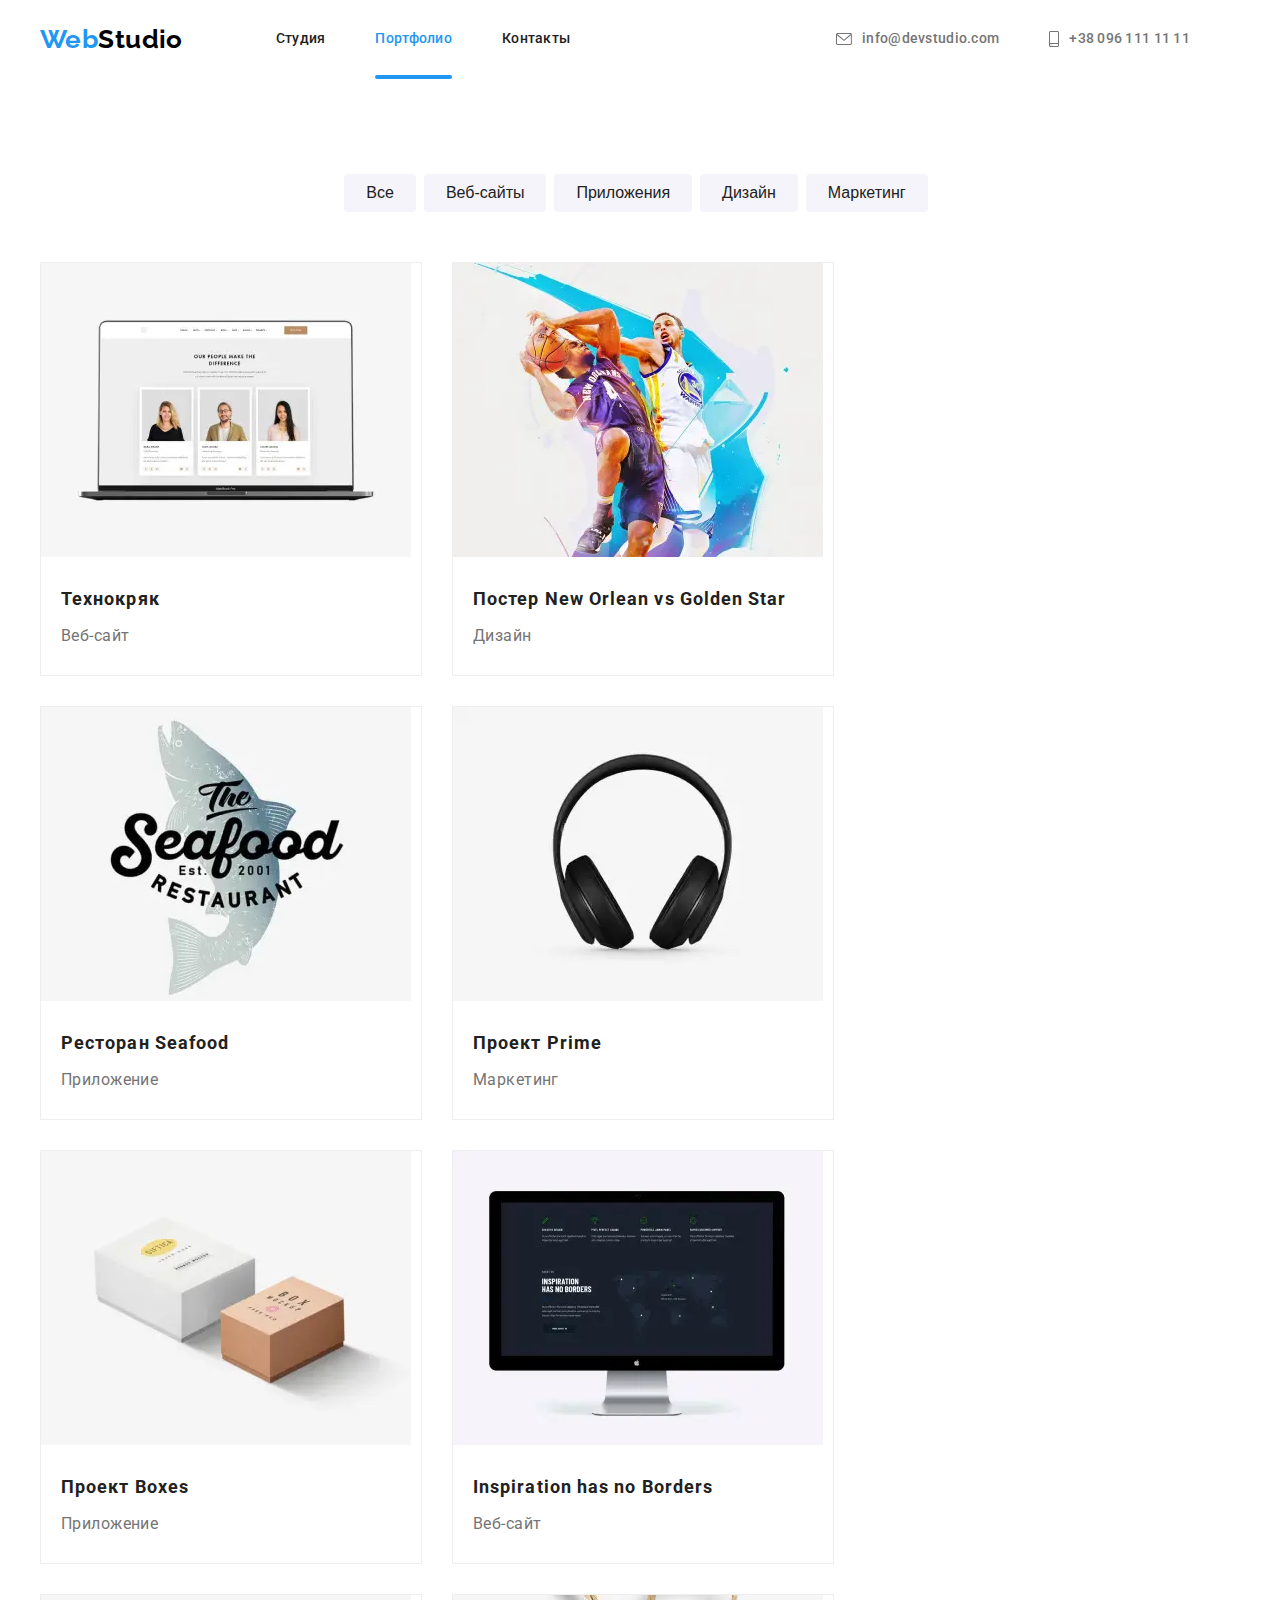
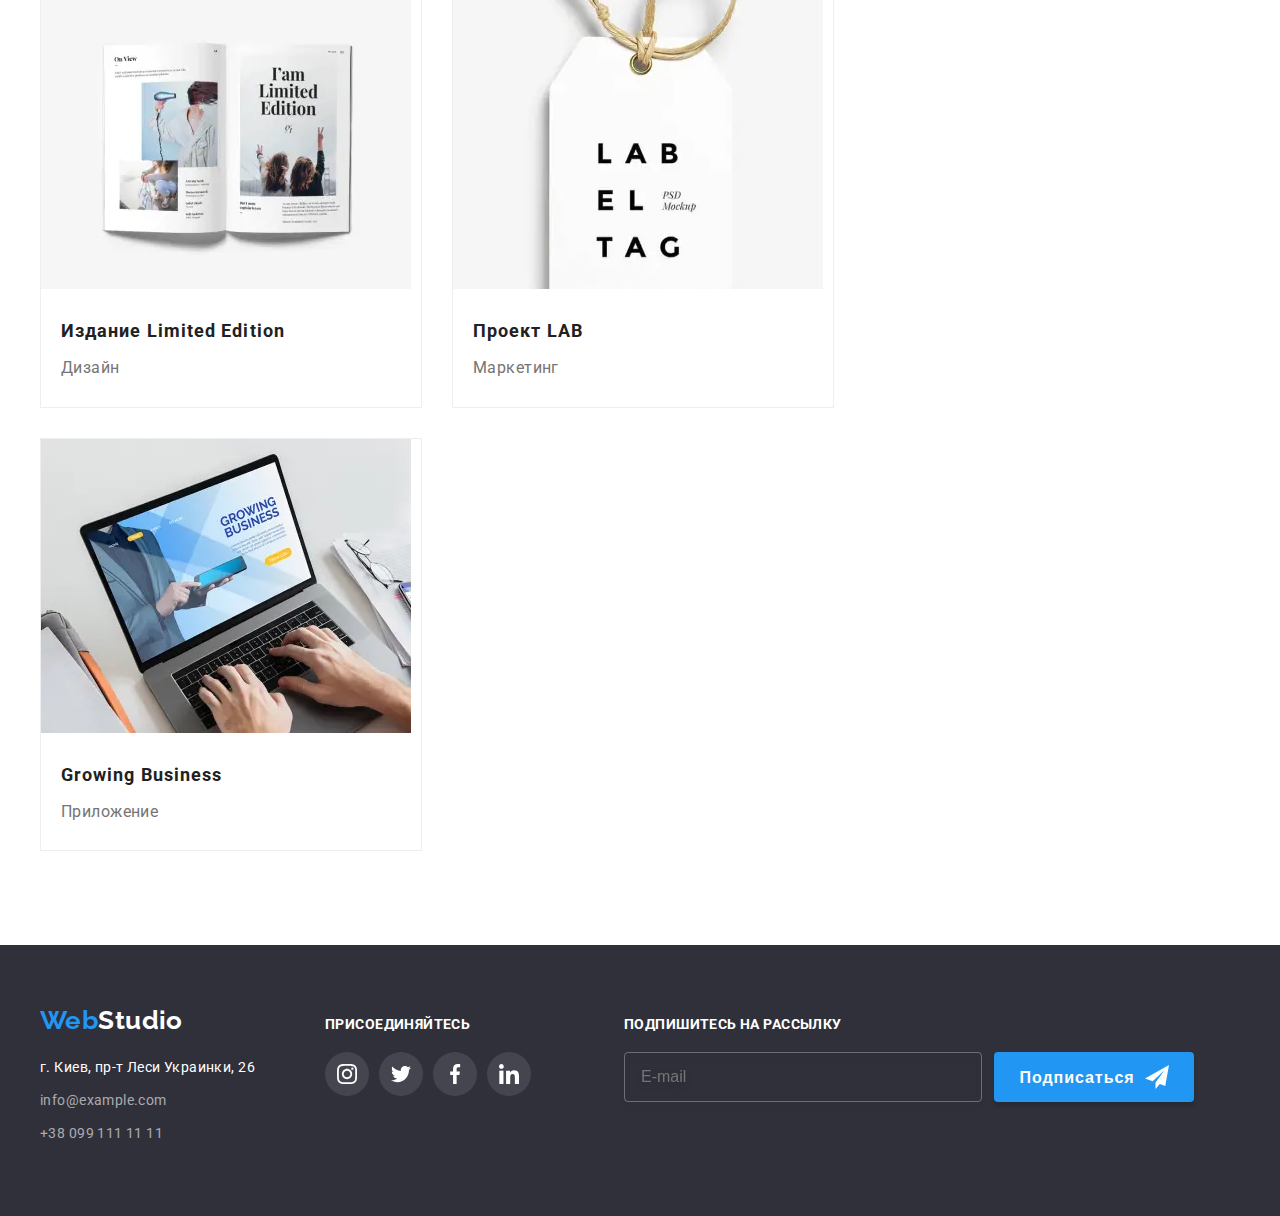
==== portfolio.html @ 41f41210 "clone from template" ====
<!DOCTYPE html>
<html lang="ru">

<head>
    <meta charset="UTF-8">
    <meta http-equiv="X-UA-Compatible" content="IE=edge">
    <meta name="viewport" content="width=device-width, initial-scale=1.0">
    <title>Document</title>
    <link rel="preconnect" href="https://fonts.gstatic.com">
    <link href="https://fonts.googleapis.com/css2?family=Raleway:wght@700&family=Roboto:wght@400;500;700;900&display=swap" rel="stylesheet">
    <link rel="stylesheet" href="https://cdnjs.cloudflare.com/ajax/libs/modern-normalize/1.0.0/modern-normalize.min.css"
        integrity="sha512-ISS7cAi1PEhQ8jnbJpJZMd29NlhNj4AWYyLOSp2CE/CsHxTCu+r+t0D2yoJudVrd0/8fTVPUVDzY5Tvli75u/g=="
        crossorigin="anonymous" />
    <link rel="stylesheet" href="./css/main.min.css">
</head>

<body>
    <!--HEADER-->
    <header class="head">
        <div class="container head__container">
            <nav class="head__nav">
                <a class="logo logo_head link" href="./index.html"><span class="logo_left">Web</span>Studio</a>
                <ul class="menu list">
                    <li class="menu__item">
                        <a class="menu__link link" href="./index.html">Студия</a>
                    </li>
                    <li class="menu__item">
                        <a class="menu__link link current" href="./portfolio.html">Портфолио</a>
                    </li>
                    <li class="menu__item">
                        <a class="menu__link link" href="">Контакты</a>
                    </li>
                </ul>
            </nav>
            <button type="button" class="head__mob-menu-btn" data-menu-button>
                <svg class="head__mob-menu-icon">
                    <use href="./images/sprite.svg#burger-icon"></use>
                </svg>
            </button>
            <ul class="menu-contact list">
                <li class="menu-contact__item">
                    <a class="menu-contact__link mail link" href="mailto:info@devstudio.com">
                        <svg class="menu-contact__icon_mail">
                            <use href="./images/sprite.svg#icon-envelope"></use>
                        </svg>
                        info@devstudio.com</a>
                </li>
                <li class="menu-contact__item">
                    <a class="menu-contact__link tel link" href="tel:+380961111111">
                        <svg class="menu-contact__icon_tel">
                            <use href="./images/sprite.svg#icon-smartphone"></use>
                        </svg>
                        +38 096 111 11 11</a>
                </li>
            </ul>
        </div>
        <div class="mob-menu" data-menu>
            <div class="mob-menu__container container">
                <button class="mob-menu__close-btn" data-menu-close>
                    <svg class="mob-menu__close-btn-icon" width="19" height="19">
                        <use href="./images/sprite.svg#icon-Vector"></use>
                    </svg>
                </button>
                <div class="mob-menu__list-container">
                    <div class="mob-menu__nav-container">
                        <ul class="mob-menu__nav list">
                            <li class="mob-menu__item"><a href="./index.html" class="mob-menu__link link">Студия</a>
                            </li>
                            <li class="mob-menu__item"><a href="./portfolio.html" class="mob-menu__link link current">Портфолио</a></li>
                            <li class="mob-menu__item"><a href="" class="mob-menu__link link">Контакты</a></li>
                        </ul>
                    </div>
                    <div class="mob-menu__contact-container">
                        <ul class="mob-menu__contact list">
                            <li class="mob-menu__contact-item"><a href="tel:+380961111111"
                                    class="mob-menu__contact-link tel-link link">
                                    +38 096 111 11 11</a></li>
                            <li class="mob-menu__contact-item"><a href="mailto:info@devstudio.com"
                                    class="mob-menu__contact-link mail-link link">
                                    info@devstudio.com</a></li>
                        </ul>
                        <ul class="mob-menu__social list">
                            <li class="mob-menu__social-item"><a href="" class="mob-menu__social-link link">Instagram</a></li>
                            <li class="mob-menu__social-item"><a href="" class="mob-menu__social-link link">Twitter</a></li>
                            <li class="mob-menu__social-item"><a href="" class="mob-menu__social-link link">Facebook</a></li>
                            <li class="mob-menu__social-item"><a href="" class="mob-menu__social-link link">LinkedIn</a></li>
                        </ul>
                    </div>
                </div>
        
            </div>
        </div>
    </header>
    <!--HERO PORTFOLIO-->
     <section class="portfolio-section section">
         <div class="container">
        <h1 class="visually-hidden">Навигационное меню</h1>
        <ul class="portfolio-menu list">
            <li class="portfolio-menu__item">
                <button class="modal-btn-portfolio" type="button">Все</button>
            </li>
            <li class="portfolio-menu__item">
                <button class="modal-btn-portfolio" type="button">Веб-сайты</button>
            </li>
            <li class="portfolio-menu__item">
                <button class="modal-btn-portfolio" type="button">Приложения</button>
            </li>
            <li class="portfolio-menu__item">
                <button class="modal-btn-portfolio" type="button">Дизайн</button>
            </li>
            <li class="portfolio-menu__item">
                <button class="modal-btn-portfolio" type="button">Маркетинг</button>
            </li>
        </ul>
    <!--WORK EXAMPLES-->
        <h2 class="visually-hidden">Примеры работ</h2>
        <ul class="example-list list">
            <li class="example-menu-item">
                <a href="" class="example-menu-item-link link">
                    <div class="example-list-img-wrapper">
                        <picture class="picture">
                            <source srcset='./images/portfolio/techcrack-desk.webp 1x, ./images/portfolio/techcrack-desk@2x.webp 2x'
                                media="(min-width: 1200px)" type="image/webp">
                            <source srcset='./images/portfolio/techcrack-desk.jpg 1x, ./images/portfolio/techcrack-desk@2x.jpg 2x'
                                media="(min-width: 1200px)">
                        
                            <source srcset='./images/portfolio/techcrack-tabl.webp 1x, ./images/portfolio/techcrack-tabl@2x.webp 2x'
                                media="(min-width: 768px)" type="image/webp">
                            <source srcset='./images/portfolio/techcrack-tabl.jpg 1x, ./images/portfolio/techcrack-tabl@2x.jpg 2x'
                                media="(min-width: 768px)">
                        
                            <source srcset='./images/portfolio/techcrack-mob.webp 1x, ./images/portfolio/techcrack-mob@2x.webp 2x'
                                media="(max-width: 767px)" type="image/webp">
                            <source srcset='./images/portfolio/techcrack-mob.jpg 1x, ./images/portfolio/techcrack-mob@2x.jpg 2x'
                                media="(max-width: 767px)">
                            <img class="example-menu-img" src="./images/portfolio/techcrack-mob.jpg" alt="Технокряк">
                        </picture>
                    <p class="overlay">Технокряк это современная площадка распространения коронавируса. Компании используют эту платформу для цифрового
                шпионажа и атак на защищённые сервера конкурентов.</p></div>
                <div class="border-example-menu"><h2 class="example-menu-title">Технокряк</h2>
                <p class="example-menu-description">Веб-сайт</p></div></a>
            </li>
            <li class="example-menu-item">
                <a href="" class="example-menu-item-link link">
                    <div class="example-list-img-wrapper">
                        <picture class="picture">
                            <source srcset='./images/portfolio/orlean-desk.webp 1x, ./images/portfolio/orlean-desk@2x.webp 2x'
                                media="(min-width: 1200px)" type="image/webp">
                            <source srcset='./images/portfolio/orlean-desk.jpg 1x, ./images/portfolio/orlean-desk@2x.jpg 2x'
                                media="(min-width: 1200px)">
                        
                            <source srcset='./images/portfolio/orlean-tabl.webp 1x, ./images/portfolio/orlean-tabl@2x.webp 2x'
                                media="(min-width: 768px)" type="image/webp">
                            <source srcset='./images/portfolio/orlean-tabl.jpg 1x, ./images/portfolio/orlean-tabl@2x.jpg 2x'
                                media="(min-width: 768px)">
                        
                            <source srcset='./images/portfolio/orlean-mob.webp 1x, ./images/portfolio/orlean-mob@2x.webp 2x'
                                media="(max-width: 767px)" type="image/webp">
                            <source srcset='./images/portfolio/orlean-mob.jpg 1x, ./images/portfolio/orlean-mob@2x.jpg 2x'
                                media="(max-width: 767px)">
                            <img class="example-menu-img" src="./images/portfolio/orlean-mob.jpg" alt="Постер New Orlean vs Golden Star">
                        </picture>
                        <p class="overlay">Технокряк это современная площадка распространения коронавируса. Компании используют эту платформу для цифрового
                шпионажа и атак на защищённые сервера конкурентов.</p>
                    </div>
                <div class="border-example-menu"><h2 class="example-menu-title">Постер New Orlean vs Golden Star</h2>
                <p class="example-menu-description">Дизайн</p></div></a>
            </li>
            <li class="example-menu-item">
                <a href="" class="example-menu-item-link link">
                    <div class="example-list-img-wrapper">
                        <picture class="picture">
                            <source srcset='./images/portfolio/seafood-desk.webp 1x, ./images/portfolio/seafood-desk@2x.webp 2x'
                                media="(min-width: 1200px)" type="image/webp">
                            <source srcset='./images/portfolio/seafood-desk.jpg 1x, ./images/portfolio/seafood-desk@2x.jpg 2x'
                                media="(min-width: 1200px)">
                        
                            <source srcset='./images/portfolio/seafood-tabl.webp 1x, ./images/portfolio/seafood-tabl@2x.webp 2x'
                                media="(min-width: 768px)" type="image/webp">
                            <source srcset='./images/portfolio/seafood-tabl.jpg 1x, ./images/portfolio/seafood-tabl@2x.jpg 2x'
                                media="(min-width: 768px)">
                        
                            <source srcset='./images/portfolio/seafood-mob.webp 1x, ./images/portfolio/seafood-mob@2x.webp 2x'
                                media="(max-width: 767px)" type="image/webp">
                            <source srcset='./images/portfolio/seafood-mob.jpg 1x, ./images/portfolio/seafood-mob@2x.jpg 2x'
                                media="(max-width: 767px)">
                            <img class="example-menu-img" src="./images/portfolio/seafood-mob.jpg" alt="Ресторан Seafood">
                        </picture>
                        <p class="overlay">Технокряк это современная площадка распространения коронавируса. Компании используют эту платформу для цифрового
                шпионажа и атак на защищённые сервера конкурентов.</p>
                    </div>
                <div class="border-example-menu"><h2 class="example-menu-title">Ресторан Seafood</h2>
                <p class="example-menu-description">Приложение</p></div></a>
            </li>
            <li class="example-menu-item">
                <a href="" class="example-menu-item-link link">
                    <div class="example-list-img-wrapper">
                        <picture class="picture">
                            <source srcset='./images/portfolio/prime-desk.webp 1x, ./images/portfolio/prime-desk@2x.webp 2x'
                                media="(min-width: 1200px)" type="image/webp">
                            <source srcset='./images/portfolio/prime-desk.jpg 1x, ./images/portfolio/prime-desk@2x.jpg 2x'
                                media="(min-width: 1200px)">
                        
                            <source srcset='./images/portfolio/prime-tabl.webp 1x, ./images/portfolio/prime-tabl@2x.webp 2x'
                                media="(min-width: 768px)" type="image/webp">
                            <source srcset='./images/portfolio/prime-tabl.jpg 1x, ./images/portfolio/prime-tabl@2x.jpg 2x'
                                media="(min-width: 768px)">
                        
                            <source srcset='./images/portfolio/prime-mob.webp 1x, ./images/portfolio/prime-mob@2x.webp 2x'
                                media="(max-width: 767px)" type="image/webp">
                            <source srcset='./images/portfolio/prime-mob.jpg 1x, ./images/portfolio/prime-mob@2x.jpg 2x'
                                media="(max-width: 767px)">
                            <img class="example-menu-img" src="./images/portfolio/prime-mob.jpg" alt="Проект Prime">
                        </picture>
                        <p class="overlay">Технокряк это современная площадка распространения коронавируса. Компании используют эту платформу для цифрового
                шпионажа и атак на защищённые сервера конкурентов.</p>
                    </div>
                <div class="border-example-menu"><h2 class="example-menu-title">Проект Prime</h2>
                <p class="example-menu-description">Маркетинг</p></div></a>
            </li>
            <li class="example-menu-item">
                <a href="" class="example-menu-item-link link">
                    <div class="example-list-img-wrapper">
                        <picture class="picture">
                            <source srcset='./images/portfolio/boxes-desk.webp 1x, ./images/portfolio/boxes-desk@2x.webp 2x'
                                media="(min-width: 1200px)" type="image/webp">
                            <source srcset='./images/portfolio/boxes-desk.jpg 1x, ./images/portfolio/boxes-desk@2x.jpg 2x'
                                media="(min-width: 1200px)">
                        
                            <source srcset='./images/portfolio/boxes-tabl.webp 1x, ./images/portfolio/boxes-tabl@2x.webp 2x'
                                media="(min-width: 768px)" type="image/webp">
                            <source srcset='./images/portfolio/boxes-tabl.jpg 1x, ./images/portfolio/boxes-tabl@2x.jpg 2x'
                                media="(min-width: 768px)">
                        
                            <source srcset='./images/portfolio/boxes-mob.webp 1x, ./images/portfolio/boxes-mob@2x.webp 2x'
                                media="(max-width: 767px)" type="image/webp">
                            <source srcset='./images/portfolio/boxes-mob.jpg 1x, ./images/portfolio/boxes-mob@2x.jpg 2x'
                                media="(max-width: 767px)">
                            <img class="example-menu-img" src="./images/portfolio/boxes-mob.jpg" alt="Проект Boxes">
                        </picture>
                        <p class="overlay">Технокряк это современная площадка распространения коронавируса. Компании используют эту платформу для цифрового
                шпионажа и атак на защищённые сервера конкурентов.</p>
                    </div>
                <div class="border-example-menu"><h2 class="example-menu-title">Проект Boxes</h2>
                <p class="example-menu-description">Приложение</p></div></a>
            </li>
            <li class="example-menu-item">
                <a href="" class="example-menu-item-link link">
                    <div class="example-list-img-wrapper">
                        <picture class="picture">
                            <source srcset='./images/portfolio/inspiration-desk.webp 1x, ./images/portfolio/inspiration-desk@2x.webp 2x'
                                media="(min-width: 1200px)" type="image/webp">
                            <source srcset='./images/portfolio/inspiration-desk.jpg 1x, ./images/portfolio/inspiration-desk@2x.jpg 2x'
                                media="(min-width: 1200px)">
                        
                            <source srcset='./images/portfolio/inspiration-tabl.webp 1x, ./images/portfolio/inspiration-tabl@2x.webp 2x'
                                media="(min-width: 768px)" type="image/webp">
                            <source srcset='./images/portfolio/inspiration-tabl.jpg 1x, ./images/portfolio/inspiration-tabl@2x.jpg 2x'
                                media="(min-width: 768px)">
                        
                            <source srcset='./images/portfolio/inspiration-mob.webp 1x, ./images/portfolio/inspiration-mob@2x.webp 2x'
                                media="(max-width: 767px)" type="image/webp">
                            <source srcset='./images/portfolio/inspiration-mob.jpg 1x, ./images/portfolio/inspiration-mob@2x.jpg 2x'
                                media="(max-width: 767px)">
                            <img class="example-menu-img" src="./images/portfolio/inspiration-mob.jpg" alt="Inspiration has no Borders">
                        </picture>
                        <p class="overlay">Технокряк это современная площадка распространения коронавируса. Компании используют эту платформу для цифрового
                шпионажа и атак на защищённые сервера конкурентов.</p>
                    </div>
                <div class="border-example-menu"><h2 class="example-menu-title" lang="en">Inspiration has no Borders</h2>
                <p class="example-menu-description">Веб-сайт</p></div></a>
            </li>
            <li class="example-menu-item">
                <a href="" class="example-menu-item-link link">
                    <div class="example-list-img-wrapper">
                        <picture class="picture">
                            <source srcset='./images/portfolio/limited-desk.webp 1x, ./images/portfolio/limited-desk@2x.webp 2x'
                                media="(min-width: 1200px)" type="image/webp">
                            <source srcset='./images/portfolio/limited-desk.jpg 1x, ./images/portfolio/limited-desk@2x.jpg 2x'
                                media="(min-width: 1200px)">
                        
                            <source srcset='./images/portfolio/limited-tabl.webp 1x, ./images/portfolio/limited-tabl@2x.webp 2x'
                                media="(min-width: 768px)" type="image/webp">
                            <source srcset='./images/portfolio/limited-tabl.jpg 1x, ./images/portfolio/limited-tabl@2x.jpg 2x'
                                media="(min-width: 768px)">
                        
                            <source srcset='./images/portfolio/limited-mob.webp 1x, ./images/portfolio/limited-mob@2x.webp 2x'
                                media="(max-width: 767px)" type="image/webp">
                            <source srcset='./images/portfolio/limited-mob.jpg 1x, ./images/portfolio/limited-mob@2x.jpg 2x'
                                media="(max-width: 767px)">
                            <img class="example-menu-img" src="./images/portfolio/limited-mob.jpg" alt="Издание Limited Edition">
                        </picture>
                        <p class="overlay">Технокряк это современная площадка распространения коронавируса. Компании используют эту платформу для цифрового
                шпионажа и атак на защищённые сервера конкурентов.</p>
                    </div>
                <div class="border-example-menu"><h2 class="example-menu-title">Издание Limited Edition</h2>
                <p class="example-menu-description">Дизайн</p></div></a>
            </li>
            <li class="example-menu-item">
                <a href="" class="example-menu-item-link link">
                    <div class="example-list-img-wrapper">
                        <picture class="picture">
                            <source srcset='./images/portfolio/lab-desk.webp 1x, ./images/portfolio/lab-desk@2x.webp 2x'
                                media="(min-width: 1200px)" type="image/webp">
                            <source srcset='./images/portfolio/lab-desk.jpg 1x, ./images/portfolio/lab-desk@2x.jpg 2x'
                                media="(min-width: 1200px)">
                        
                            <source srcset='./images/portfolio/lab-tabl.webp 1x, ./images/portfolio/lab-tabl@2x.webp 2x'
                                media="(min-width: 768px)" type="image/webp">
                            <source srcset='./images/portfolio/lab-tabl.jpg 1x, ./images/portfolio/lab-tabl@2x.jpg 2x'
                                media="(min-width: 768px)">
                        
                            <source srcset='./images/portfolio/lab-mob.webp 1x, ./images/portfolio/lab-mob@2x.webp 2x'
                                media="(max-width: 767px)" type="image/webp">
                            <source srcset='./images/portfolio/lab-mob.jpg 1x, ./images/portfolio/lab-mob@2x.jpg 2x'
                                media="(max-width: 767px)">
                            <img class="example-menu-img" src="./images/portfolio/lab-mob.jpg" alt="Проект LAB">
                        </picture>
                        <p class="overlay">Технокряк это современная площадка распространения коронавируса. Компании используют эту платформу для цифрового
                шпионажа и атак на защищённые сервера конкурентов.</p>
                    </div>
                <div class="border-example-menu"><h2 class="example-menu-title">Проект LAB</h2>
                <p class="example-menu-description">Маркетинг</p></div></a>
            </li>
            <li class="example-menu-item">
                <a href="" class="example-menu-item-link link">
                    <div class="example-list-img-wrapper">
                        <picture class="picture">
                            <source srcset='./images/portfolio/business-desk.webp 1x, ./images/portfolio/business-desk@2x.webp 2x'
                                media="(min-width: 1200px)" type="image/webp">
                            <source srcset='./images/portfolio/business-desk.jpg 1x, ./images/portfolio/business-desk@2x.jpg 2x'
                                media="(min-width: 1200px)">
                        
                            <source srcset='./images/portfolio/business-tabl.webp 1x, ./images/portfolio/business-tabl@2x.webp 2x'
                                media="(min-width: 768px)" type="image/webp">
                            <source srcset='./images/portfolio/business-tabl.jpg 1x, ./images/portfolio/business-tabl@2x.jpg 2x'
                                media="(min-width: 768px)">
                        
                            <source srcset='./images/portfolio/business-mob.webp 1x, ./images/portfolio/business-mob@2x.webp 2x'
                                media="(max-width: 767px)" type="image/webp">
                            <source srcset='./images/portfolio/business-mob.jpg 1x, ./images/portfolio/business-mob@2x.jpg 2x'
                                media="(max-width: 767px)">
                            <img class="example-menu-img" src="./images/portfolio/business-mob.jpg" alt="Growing Business">
                        </picture>
                        <p class="overlay">Технокряк это современная площадка распространения коронавируса. Компании используют эту платформу для цифрового
                шпионажа и атак на защищённые сервера конкурентов.</p>
                    </div>
                <div class="border-example-menu"><h2 class="example-menu-title" lang="en">Growing Business</h2>
                <p class="example-menu-description">Приложение</p></div></a>
            </li>
        </ul>
        </div>
    </section>
    <!--FOOTER-->
    <footer class="footer">
        <div class="footer-container container">
            <div class="footer-adress-container">
                <div class="logo-container"><a class="footer-logo-link link" href="./index.html"><span
                            class="logo_left">Web</span>Studio</a></div>
                <address class="adress">
                    <ul class="adress-menu list">
                        <li class="adress-menu-item">
                            <a class="adress-menu-link-adress link" href="https://goo.gl/maps/RVVmSsRzrqhbvV9VA"
                                target="_blank" rel="noreferrer noopener">
                                г. Киев, пр-т Леси Украинки, 26</a>
                        </li>
                        <li class="adress-menu-item">
                            <a class="adress-menu-link link" href="mailto:info@example.com">
                                info@example.com</a>
                        </li>
                        <li class="adress-menu-item">
                            <a class="adress-menu-link link" href="tel:+380991111111">
                                +38 099 111 11 11</a>
                        </li>
                    </ul>
                </address>
            </div>
            <div class="footer-social-container">
                <h3 class="footer-social-title">Присоединяйтесь</h3>
                <ul class="social-list list">
                    <li class="social-list-item">
                        <a href="" class="social-list-link footer-link link" aria-label="Ссылка на Instagram">
                            <svg class="social-list-icon footer-icon">
                                <use href="./images/sprite.svg#icon-instagram"></use>
                            </svg>
                        </a>
                    </li>
                    <li class="social-list-item">
                        <a href="" class="social-list-link footer-link link" aria-label="Ссылка на Twitter">
                            <svg class="social-list-icon footer-icon">
                                <use href="./images/sprite.svg#icon-twitter"></use>
                            </svg>
                        </a>
                    </li>
                    <li class="social-list-item">
                        <a href="" class="social-list-link footer-link link" aria-label="Ссылка на Facebook">
                            <svg class="social-list-icon footer-icon">
                                <use href="./images/sprite.svg#icon-facebook"></use>
                            </svg>
                        </a>
                    </li>
                    <li class="social-list-item">
                        <a href="" class="social-list-link footer-link link" aria-label="Ссылка на Linkedin">
                            <svg class="social-list-icon footer-icon">
                                <use href="./images/sprite.svg#icon-linkedin"></use>
                            </svg>
                        </a>
                    </li>
                </ul>
            </div>
            <div class="footer-form-container">
                <h3 class="footer-modal-title">Подпишитесь на рассылку</h3>
                <div class="form-button-container">
                    <form action="#" method="GET" class="footer-form" name="footer-form" autocomplete="on" novalidate>
                        <label>
                            <input class="email-form" type="email" name="email" placeholder="E-mail" required />
                        </label>
                    </form>
                    <button class="footer-submit-btn" type="submit">Подписаться
                        <svg class="footer-btn-icon">
                            <use href="./images/sprite.svg#icon-send"></use>
                        </svg>
                    </button>
                </div>
            </div>
        </div>
    </footer>
    <script src="./js/menu.js"></script>
    </body>
    
    </html>
---- css/main.min.css ----
:root{--main-font: "Roboto", sans-serif;--secondary-font: "Raleway", sans-serif;--accent-color: #2196f3;--main-background-color: #ffffff;--main-text-color: #212121;--secondary-text-color: #757575;--nav-link-color: #000000;--footer-background-color: #2f303a;--btn-hover-color: #188ce8;--adress-link-color: rgba(255, 255, 255, 0.6);--aboutus-background-color: #f5f4fa;--alt-background-color: #c4c4c4;--overlay-hero-bg-color: rgba(47, 48, 58, 0.4);--main-icon-color: #afb1b8;--header-border: #ececec;--button-shadow: rgba(0, 0, 0, 0.15);--overlay-whatwedo-bg: rgba(47, 48, 58, 0.8);--footer-link-bg: rgba(255, 255, 255, 0.1);--modal-btn-shadow: rgba(0, 0, 0, 0.25);--border-example: #eeeeee;--overlay-prtf-bg: rgba(33, 150, 243, 0.9);--modal-bg-color: rgba(0, 0, 0, 0.2);--border-close-btn: rgba(0, 0, 0, 0.1)}.visually-hidden:not(:focus):not(:active){position:absolute;width:1px;height:1px;margin:-1px;border:0;padding:0;white-space:nowrap;clip-path:inset(100%);clip:rect(0 0 0 0);overflow:hidden}h1,h2,h3,h4,h5,h6,p{margin-top:0;margin-bottom:0}ul,ol{margin-top:0;margin-bottom:0;padding-left:0}img{display:block}.list{list-style:none}.link{text-decoration:none;color:var(--main-text-color)}body{font-family:var(--main-font);background-color:var(--main-background-color);color:var(--main-text-color);font-size:14px;letter-spacing:0.03em;margin:0 auto}.section{padding-top:60px;padding-bottom:60px}@media screen and (min-width: 1200px){.section{padding-top:94px;padding-bottom:94px}}.container{padding-left:15px;padding-right:15px}@media screen and (min-width: 480px){.container{width:480px;margin:0 auto}}@media screen and (min-width: 768px){.container{width:768px}}@media screen and (min-width: 1200px){.container{width:1200px}}@media screen and (max-width: 767px){.mob-menu{position:fixed;top:0;left:0;width:100vw;height:100vh;background-color:var(--main-background-color);overflow:auto;opacity:0;visibility:hidden;pointer-events:none;z-index:9999}.mob-menu__container{width:100%;height:100%;position:relative;padding-top:48px;padding-bottom:48px;padding-left:25px}.mob-menu__list-container{display:flex;flex-direction:column;justify-content:space-between;height:100%}.mob-menu__close-btn{position:absolute;top:10px;right:15px;width:40px;height:40px;border:none;background-color:transparent;padding:0}.mob-menu__item:not(:last-child){margin-bottom:32px}.mob-menu__link{font-family:Roboto;font-weight:500;font-size:40px;line-height:1.175;letter-spacing:0.02em}.mob-menu__link:focus,.mob-menu__link:hover{color:var(--accent-color)}.mob-menu__contact{margin-bottom:64px}.mob-menu__contact-item{font-weight:500;letter-spacing:0.02em}.mob-menu__contact-item:not(:last-child){margin-bottom:32px}.mob-menu__social{display:flex;flex-wrap:wrap}.mob-menu__social-item:not(:last-child){margin-right:20px}.mob-menu__social-link{font-weight:500;font-size:18px;line-height:1.22;letter-spacing:0.02em;color:var(--accent-color)}.mob-menu__social-link::after{content:"";width:22px;height:0;border:1px solid rgba(33,33,33,0.2);transform:rotate(90deg);margin-left:10px}.tel-link{color:var(--accent-color);font-size:34px;line-height:1.18}.mail-link{font-size:24px;line-height:1.17;color:var(--secondary-text-color)}.mob-menu.is-open{opacity:1;visibility:visible;pointer-events:auto}}@media screen and (max-width: 479px){.mob-menu__social-item{margin-bottom:30px}.tel-link{color:var(--accent-color);font-size:28px;line-height:1.18}}.section-title{font-weight:700;font-size:28px;line-height:1.17;text-align:center;margin-bottom:30px}@media screen and (min-width: 1200px){.section-title{margin-bottom:50px;font-size:36px;line-height:1.17}}.social-list-icon{width:20px;height:20px}.backdrop{position:fixed;top:0;left:0;width:100vw;height:100vh;background-color:var(--modal-bg-color);z-index:100;transition:opacity 250ms cubic-bezier(0.4, 0, 0.2, 1),visibility 250ms cubic-bezier(0.4, 0, 0.2, 1)}.is-hidden{opacity:0;visibility:hidden;pointer-events:none}.modal{position:absolute;top:50%;left:50%;transform:translate(-50%, -50%);background-color:var(--main-background-color);box-shadow:0px 1px 3px rgba(0,0,0,0.12),0px 1px 1px rgba(0,0,0,0.14),0px 2px 1px rgba(0,0,0,0.2);border-radius:4px;padding:40px}.modal-close-btn{position:absolute;top:8px;right:8px;width:30px;height:30px;border-radius:50%;background-color:transparent;border:1px solid var(--border-close-btn);cursor:pointer;padding:0}.modal-close-btn:focus,.modal-close-btn:hover{fill:var(--accent-color)}@media screen and (min-width: 480px){.modal{max-width:450px;height:609px}}@media screen and (min-width: 1200px){.modal{max-width:528px;height:581px}}.modal-submit-btn{display:flex;align-items:center;justify-content:center;height:50px;min-width:200px;font-weight:700;font-size:16px;line-height:1.87;letter-spacing:0.06em;color:var(--main-background-color);background:var(--accent-color);cursor:pointer;box-shadow:0px 4px 4px var(--button-shadow);border-radius:4px;border:none;transition:background 250ms cubic-bezier(0.4, 0, 0.2, 1);margin-left:auto;margin-right:auto;margin-top:30px}.modal-submit-btn:hover,.modal-submit-btn:focus{background:var(--btn-hover-color)}.modal-title{font-weight:700;font-size:20px;line-height:1.5;text-align:center;margin-bottom:30px}.contact-label{display:block;margin-bottom:28px;position:relative}.modal-contact-input{width:100%;height:40px;border:2px solid rgba(33,33,33,0.2);box-sizing:border-box;border-radius:4px;padding-left:42px;transition:border-color 250ms cubic-bezier(0.4, 0, 0.2, 1),fill 250ms cubic-bezier(0.4, 0, 0.2, 1)}.modal-contact-input:focus{border-color:var(--accent-color);outline:none}.modal-form-input-wrapper{position:relative;display:block}.modal-contact-icon{position:absolute;left:15px;top:50%;transform:translateY(-50%);fill:var(--main-text-color)}.modal-contact-input:focus+.modal-contact-icon{fill:var(--accent-color)}.modal-contact-comment{width:100%;height:120px;border:2px solid rgba(33,33,33,0.2);resize:none;margin-bottom:20px;padding:12px 16px;outline:none;transition:border-color 250ms cubic-bezier(0.4, 0, 0.2, 1)}.modal-contact-comment:focus{border-color:var(--accent-color)}.label-name{position:absolute;transform:translateY(-18px);font-size:12px;line-height:1.17;letter-spacing:0.01em;color:var(--secondary-text-color)}.checkbox-label{display:flex;align-items:center}.modal-checkbox{position:absolute;overflow:hidden;width:1px;height:1px;clip:rect(0 0 0 0)}.icon-check{width:16px;height:15px;border:2px solid #2f303a;border-radius:2px;margin-right:7px;transition:border-color 250ms cubic-bezier(0.4, 0, 0.2, 1)}.modal-checkbox:focus+.icon-check{border-color:var(--accent-color)}.modal-checkbox:checked+.icon-check{background-image:url("../images/icons/icon-check-on.svg");border:none}.checkbox-text{font-size:12px;line-height:1.17;color:var(--secondary-text-color)}.contract-link{color:var(--accent-color)}@media screen and (min-width: 1200px){.modal-title{line-height:1.15}.checkbox-text{font-size:14px;line-height:1.71}}.logo{font-family:var(--secondary-font);font-weight:700;font-size:26px;line-height:1.19;color:var(--nav-link-color)}.logo_left{color:var(--accent-color)}@media screen and (max-width: 768px){.head{padding-top:16px;padding-bottom:16px;background-color:var(--main-background-color);border-bottom:1px solid var(--header-border)}.head__mob-menu-btn{background-color:transparent;border:none;padding:0;line-height:0}.head__mob-menu-icon{width:40px;height:40px;fill:var(--main-text-color)}.head__container{display:flex;justify-content:space-between;align-items:center}.menu{display:none}.menu-contact{display:none}.current{color:var(--accent-color)}}@media screen and (min-width: 768px){.head__mob-menu-btn{display:none}.mob-menu{display:none}.head{padding-top:24px;padding-bottom:25px}.head__nav{display:flex;align-items:center}.menu{display:flex;align-items:center}.menu__item:not(:last-child){margin-right:50px}.logo_head{margin-right:88px}.head__container{display:flex;align-items:center}.menu-contact__icon_mail{height:12px;width:16px;margin-right:10px}.menu-contact__icon_tel{height:16px;width:10px;margin-right:10px}.menu-contact{display:flex;margin-left:auto;flex-direction:column}.menu-contact__item:not(:last-child){margin-bottom:10px}.menu__link,.menu-contact__link{position:relative;display:flex;align-items:center;font-weight:500;line-height:1.14;letter-spacing:0.02em;transition:color 250ms cubic-bezier(0.4, 0, 0.2, 1),fill 250ms cubic-bezier(0.4, 0, 0.2, 1)}.menu__link:hover,.menu__link:focus,.menu-contact__link:hover,.menu-contact__link:focus{color:var(--accent-color);fill:var(--accent-color)}.mail,.tel{color:var(--secondary-text-color);fill:var(--secondary-text-color)}.current{color:var(--accent-color)}.current::after{position:absolute;content:"";width:100%;height:4px;background-color:var(--accent-color);margin-top:89px;border-radius:2px}}@media screen and (min-width: 1200px){.logo_head{margin-right:93px}.menu-contact{flex-direction:row;align-items:center}.menu-contact__item{margin-right:50px}.menu-contact__item:not(:last-child){margin-bottom:0}.current::after{margin-top:76px}}.hero{padding-top:118px;padding-bottom:118px;margin-left:auto;margin-right:auto;background-color:var(--alt-background-color);background-image:linear-gradient(var(--overlay-hero-bg-color), var(--overlay-hero-bg-color)),url("../images/hero/bg-mob.webp"),url("../images/hero/bg-mob.jpg");background-size:cover;background-repeat:no-repeat;background-position:center}.hero__container{display:flex;flex-direction:column;align-items:center}.hero__title{margin:0 auto 30px;max-width:360px;font-weight:900;font-size:26px;text-align:center;line-height:1.62;letter-spacing:0.06em;text-transform:uppercase;color:var(--main-background-color)}.modal-btn{display:flex;align-items:center;justify-content:center;font-weight:700;font-size:16px;line-height:1.87;letter-spacing:0.06em;color:var(--main-background-color);background:var(--accent-color);cursor:pointer;box-shadow:0px 4px 4px var(--button-shadow);border-radius:4px;padding:10px 32px;border:none;transition:background 250ms cubic-bezier(0.4, 0, 0.2, 1)}.modal-btn:hover,.modal-btn:focus{background:var(--btn-hover-color)}@media (min-device-pixel-ratio: 2) and (min-width: 320px), (min-resolution: 192dpi) and (min-width: 320px), (min-resolution: 2dppx) and (min-width: 320px){.hero{background-image:linear-gradient(var(--overlay-hero-bg-color), var(--overlay-hero-bg-color)),url("../images/hero/bg-mob@2x.jpg")}}@media screen and (min-width: 481px){.hero{background-image:linear-gradient(var(--overlay-hero-bg-color), var(--overlay-hero-bg-color)),url("../images/hero/bg-tabl.jpg")}}@media (min-device-pixel-ratio: 2) and (min-width: 480px), (min-resolution: 192dpi) and (min-width: 480px), (min-resolution: 2dppx) and (min-width: 480px){.hero{background-image:linear-gradient(var(--overlay-hero-bg-color), var(--overlay-hero-bg-color)),url("../images/hero/bg-tabl@2x.jpg")}}@media screen and (min-width: 768px){.hero{background-image:linear-gradient(var(--overlay-hero-bg-color), var(--overlay-hero-bg-color)),url("../images/hero/bg-deskt.jpg")}}@media (min-device-pixel-ratio: 2) and (min-width: 768px), (min-resolution: 192dpi) and (min-width: 768px), (min-resolution: 2dppx) and (min-width: 768px){.hero{background-image:linear-gradient(var(--overlay-hero-bg-color), var(--overlay-hero-bg-color)),url("../images/hero/bg-deskt@2x.jpg")}}@media screen and (min-width: 1200px){.hero__title{max-width:696px;font-size:44px;line-height:1.36}.hero{padding-top:200px;padding-bottom:200px;max-width:1600px}}.whyus-menu__item{width:100%;height:auto}.whyus-menu__preimage{display:flex;justify-content:center;align-items:center;max-width:100%;height:120px;background-color:var(--aboutus-background-color);margin-bottom:30px}.whyus-menu__icon{width:70px}.whyus-menu__item-title{margin-bottom:10px;font-weight:700;line-height:1.14;text-transform:uppercase;text-align:center}.whyus-menu__item-description{line-height:1.71;color:var(--secondary-text-color);margin-bottom:30px}@media screen and (min-width: 480px){.whyus-menu__preimage{width:450px}.whyus-menu__item{width:450px}}@media screen and (min-width: 768px){.whyus-menu{display:flex;flex-wrap:wrap;justify-content:space-between}.whyus-menu__item{width:354px}.whyus-menu__preimage{width:354px}}@media screen and (min-width: 1200px){.whyus{padding-bottom:0}.whyus-menu{display:flex}.whyus-menu__item{width:270px}.whyus-menu__item:not(:first-child){margin-left:30px}.whyus-menu__preimage{width:270px}.whyus-menu__item-description{margin-bottom:0}.whyus-menu__item-title{text-align:left}}.whatwedo{display:none}@media screen and (min-width: 1200px){.whatwedo{display:block}}.whatwedo-menu{display:flex;flex-wrap:wrap;margin-left:-30px;margin-top:-30px}.whatwedo-menu__item{flex-basis:calc((100% - 90px) / 3);margin-left:30px;margin-top:30px}.whatwedo-menu__label{position:relative}.whatwedo-menu__overlay{position:absolute;bottom:0;left:0;width:100%;height:70px;display:flex;align-items:center;justify-content:center;font-weight:700;font-size:14px;line-height:1.14;text-transform:uppercase;color:var(--main-background-color);background-color:var(--overlay-whatwedo-bg)}.aboutus{background-color:var(--aboutus-background-color)}.aboutus-menu{display:flex;flex-wrap:wrap;margin-left:-30px;margin-top:-30px}.aboutus-menu-item{background-color:var(--main-background-color);box-shadow:0px 1px 3px rgba(0,0,0,0.12),0px 1px 1px rgba(0,0,0,0.14),0px 2px 1px rgba(0,0,0,0.2);border-radius:0px 0px 4px 4px;margin-left:30px;margin-top:30px}.aboutus-menu-img{width:100%;height:auto}.aboutus-menu-title-div{padding:30px}.aboutus-menu-title{font-weight:500;font-size:16px;line-height:1.19;text-align:center;margin-bottom:10px}.aboutus-menu-description{font-size:16px;line-height:1.19;text-align:center;color:var(--secondary-text-color);margin-bottom:16px}.social-list{display:flex;justify-content:center}.social-list-link{display:flex;justify-content:center;align-items:center;width:44px;height:44px;border-radius:50%;background-color:transparent;transition:background-color 250ms cubic-bezier(0.4, 0, 0.2, 1)}.social-list-link:hover,.social-list-link:focus{background-color:var(--accent-color)}.social-list-item:not(:last-child){margin-right:10px}.social-list-icon{fill:var(--main-icon-color);transition:fill 250ms cubic-bezier(0.4, 0, 0.2, 1)}.social-list-link:hover .social-list-icon,.social-list-link:focus .social-list-icon{fill:var(--main-background-color)}@media screen and (min-width: 768px){.aboutus-menu-item{flex-basis:calc((100% - 60px) / 2)}}@media screen and (min-width: 1200px){.aboutus-menu-item{flex-basis:calc((100% - 120px) / 4)}}.customers-list{display:flex;flex-wrap:wrap;justify-content:center;margin-left:-30px;margin-top:-30px}.customers-list__item{flex-basis:calc((100% - 60px) / 2);margin-left:30px;margin-top:30px}.customers-list__link{display:flex;justify-content:center;align-items:center;width:210px;height:92px;background-color:transparent;border:1px solid var(--main-icon-color);box-sizing:border-box;border-radius:4px;transition:border 250ms cubic-bezier(0.4, 0, 0.2, 1)}.customers-list__link:hover,.customers-list__link:focus{border:1px solid var(--accent-color)}.customers-list__icon{fill:var(--main-icon-color);transition:fill 250ms cubic-bezier(0.4, 0, 0.2, 1)}.customers-list__link:hover .customers-list__icon,.customers-list__link:focus .customers-list__icon{fill:var(--accent-color)}@media screen and (min-width: 768px){.customers-list__item{flex-basis:calc((100% - 90px) / 3)}.customers-list__link{width:226px}}@media screen and (min-width: 1200px){.customers-list__item{flex-basis:calc((100% - 180px) / 6)}.customers-list__link{width:170px}}.footer{background-color:var(--footer-background-color);padding-top:60px;padding-bottom:60px}.footer-container{display:flex;flex-direction:column;flex-wrap:wrap}.footer-adress-container{display:flex;flex-direction:column;align-items:center;margin-bottom:60px}.footer-logo-link{font-family:var(--secondary-font);font-weight:700;font-size:26px;line-height:1.19;color:var(--main-background-color)}.logo-container{margin-bottom:20px}.adress-menu{display:flex;flex-direction:column;align-items:center}.adress-menu-item:not(:last-child){margin-bottom:9px}.adress-menu-link-adress{font-style:normal;line-height:1.71;color:var(--main-background-color);transition:color 250ms cubic-bezier(0.4, 0, 0.2, 1)}.adress-menu-link-adress:hover,.adress-menu-link-adress:focus{color:var(--accent-color)}.adress-menu-link{font-style:normal;line-height:1.71;color:var(--adress-link-color);transition:color 250ms cubic-bezier(0.4, 0, 0.2, 1)}.adress-menu-link:hover,.adress-menu-link:focus{color:var(--accent-color)}.footer-social-container{margin-bottom:60px}.footer-social-title,.footer-modal-title{font-weight:700;font-size:14px;line-height:16px;text-transform:uppercase;color:var(--main-background-color);margin-bottom:20px;text-align:center}.footer-link{background-color:var(--footer-link-bg)}.footer-link:not(:last-child){margin-right:10px}.footer-form-container{display:flex;flex-direction:column;align-items:center}.footer-icon{fill:var(--main-background-color)}.footer-modal-title{margin-bottom:20px}.footer-submit-btn{display:flex;align-items:center;justify-content:center;height:50px;min-width:200px;font-weight:700;font-size:16px;line-height:1.87;letter-spacing:0.06em;color:var(--main-background-color);background:var(--accent-color);cursor:pointer;box-shadow:0px 4px 4px var(--button-shadow);border-radius:4px;border:none;transition:background 250ms cubic-bezier(0.4, 0, 0.2, 1);margin-left:0}.footer-submit-btn:hover,.footer-submit-btn:focus{background:var(--btn-hover-color)}.email-form{height:50px;font-size:16px;line-height:1.25;background-color:inherit;color:var(--main-background-color);padding-left:16px;border:1px solid rgba(255,255,255,0.3);box-sizing:border-box;filter:drop-shadow(0px 4px 4px rgba(0,0,0,0.15));border-radius:4px;transition:border-color 250ms cubic-bezier(0.4, 0, 0.2, 1);margin-bottom:20px}.email-form:focus{border-color:var(--accent-color);outline:none}.footer-btn-icon{height:24px;width:24px;margin-left:10px;fill:var(--main-background-color)}.form-button-container{display:flex;flex-direction:column;align-items:center}@media screen and (min-width: 480px){.email-form{width:450px}}@media screen and (min-width: 768px){.footer-container{flex-direction:row;justify-content:center}.footer-adress-container{margin-right:165px}}@media screen and (min-width: 1200px){.footer-container{justify-content:left;align-items:baseline}.footer-adress-container{margin-right:70px;align-items:flex-start;margin-bottom:0}.adress-menu{align-items:flex-start}.footer-social-container{margin-right:93px}.footer-social-title,.footer-modal-title{text-align:left}.email-form{width:358px}.footer-form-container{align-items:flex-start}.form-button-container{flex-direction:row;align-items:flex-start}.email-form{margin-right:12px}}.portfolio-menu{display:flex;flex-wrap:wrap;margin-bottom:25px;justify-content:flex-start}.portfolio-menu__item{margin-right:8px;margin-bottom:15px}.modal-btn-portfolio{height:38px;font-weight:500;font-size:16px;line-height:1.62;color:var(--main-text-color);background-color:var(--aboutus-background-color);cursor:pointer;border-radius:4px;padding:6px 22px;box-sizing:border-box;border:1px;transition:color 250ms cubic-bezier(0.4, 0, 0.2, 1),background-color 250ms cubic-bezier(0.4, 0, 0.2, 1),filter 250ms cubic-bezier(0.4, 0, 0.2, 1)}.modal-btn-portfolio:hover,.modal-btn-portfolio:focus{background:var(--accent-color);color:var(--main-background-color);filter:drop-shadow(0px 4px 4px var(--modal-btn-shadow))}@media screen and (min-width: 768px){.portfolio-menu{display:flex;flex-wrap:wrap;margin-bottom:30px;justify-content:center}.portfolio-menu__item{margin-right:8px;margin-bottom:0}}@media screen and (min-width: 1200px){.portfolio-menu{display:flex;flex-wrap:wrap;margin-bottom:50px;justify-content:center}}.example-list{display:flex;flex-wrap:wrap;margin-left:-30px;margin-top:-30px}.example-menu-img{max-width:100%;height:auto}.border-example-menu{padding:24px 20px;box-sizing:border-box}.example-menu-item{margin-left:30px;margin-top:30px;border:1px solid var(--border-example)}.example-list-img-wrapper{position:relative;overflow:hidden}.overlay{position:absolute;top:0;left:0;width:100%;height:100%;padding:63px 24px;color:var(--main-background-color);background-color:var(--overlay-prtf-bg);font-size:18px;line-height:1.56;overflow:auto;transform:translateY(100%);transition:transform 250ms cubic-bezier(0.4, 0, 0.2, 1)}.example-menu-item-link:focus .overlay,.example-menu-item-link:hover .overlay{transform:translateY(0)}.example-menu-title{font-weight:700;font-size:18px;line-height:2;letter-spacing:0.06em;margin-bottom:4px}.example-menu-description{font-size:16px;line-height:1.87;color:var(--secondary-text-color)}.example-menu-item-link{display:block;transition:box-shadow 250ms cubic-bezier(0.4, 0, 0.2, 1)}.example-menu-item-link:focus,.example-menu-item-link:hover{box-shadow:0px 4px 4px rgba(0,0,0,0.25)}@media screen and (min-width: 768px){.example-menu-item{flex-basis:calc((100% - 60px) / 2)}}@media screen and (min-width: 1200px){.example-menu-item{flex-basis:calc((100% - 90px) / 3)}}
/*# sourceMappingURL=main.min.css.map */
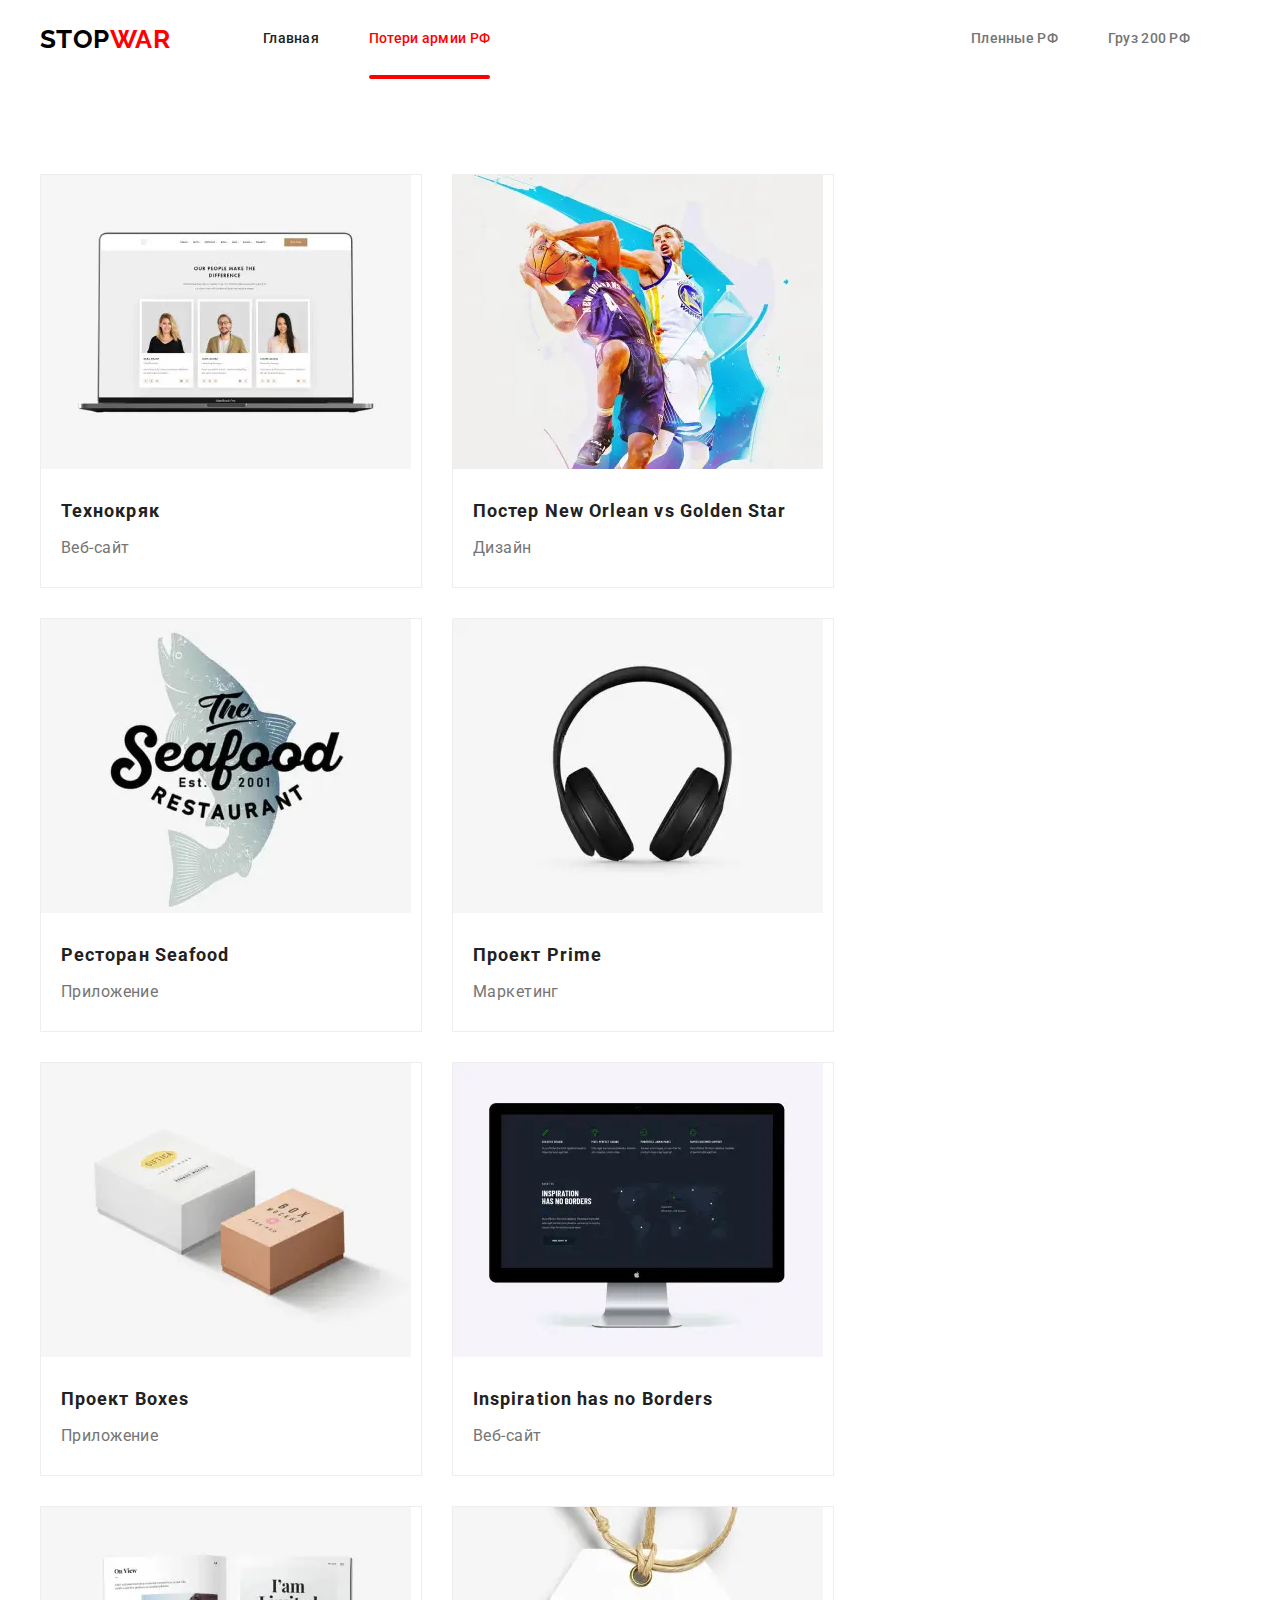
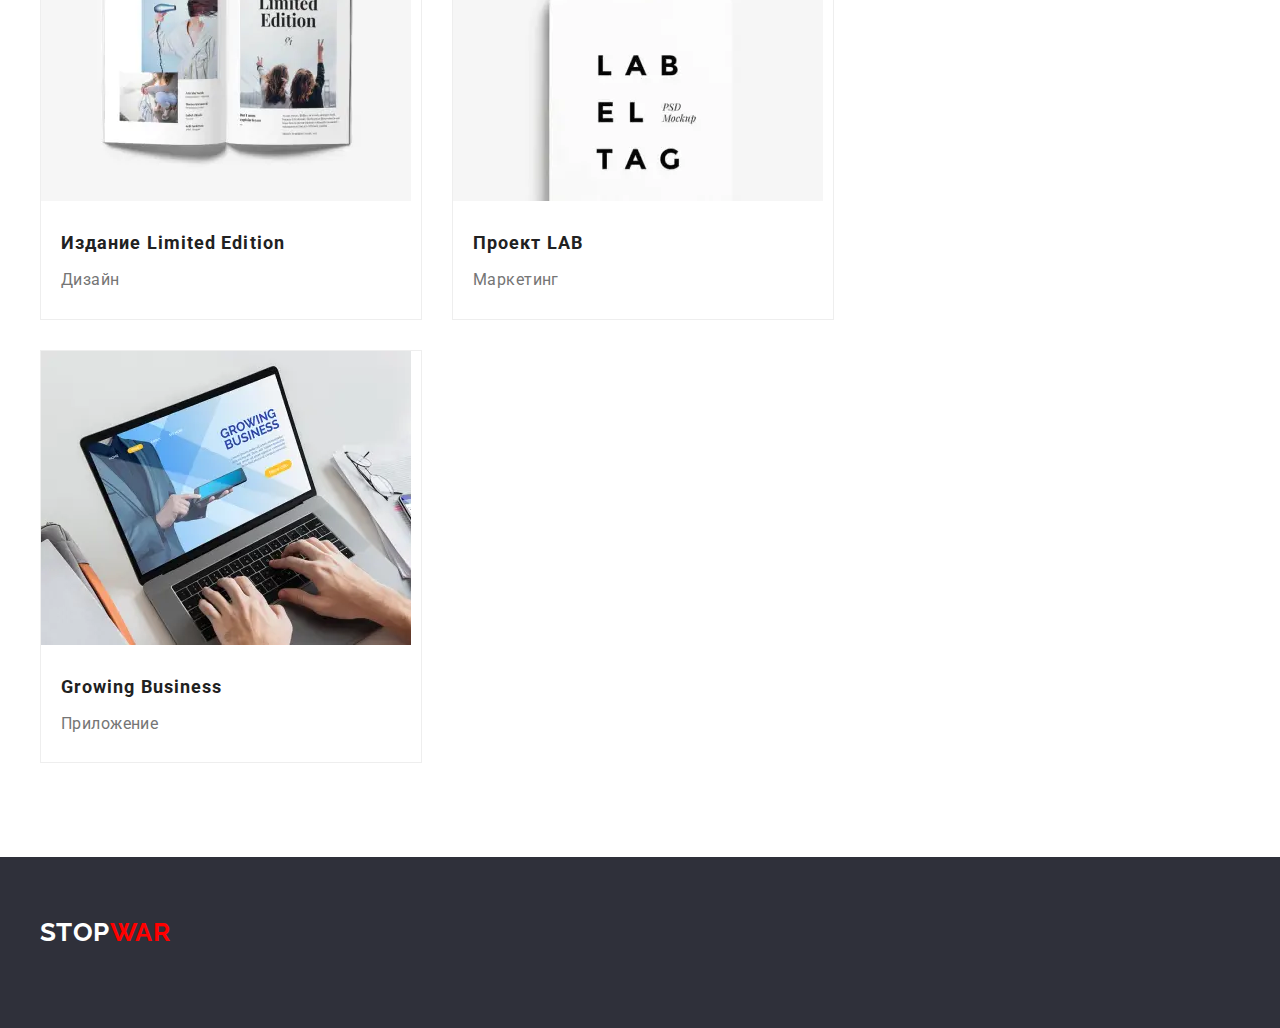
==== commit eed6d6f3: "edit containers" ====
--- a/portfolio.html
+++ b/portfolio.html
@@ -19,17 +19,15 @@
     <header class="head">
         <div class="container head__container">
             <nav class="head__nav">
-                <a class="logo logo_head link" href="./index.html"><span class="logo_left">Web</span>Studio</a>
+                <a class="logo logo_head link" href="./index.html">STOP<span class="logo_left">WAR</span></a>
                 <ul class="menu list">
                     <li class="menu__item">
-                        <a class="menu__link link" href="./index.html">Студия</a>
+                        <a class="menu__link link" href="./index.html">Главная</a>
                     </li>
                     <li class="menu__item">
-                        <a class="menu__link link current" href="./portfolio.html">Портфолио</a>
+                        <a class="menu__link link current" href="./portfolio.html">Потери армии РФ</a>
                     </li>
-                    <li class="menu__item">
-                        <a class="menu__link link" href="">Контакты</a>
-                    </li>
+                    
                 </ul>
             </nav>
             <button type="button" class="head__mob-menu-btn" data-menu-button>
@@ -39,18 +37,13 @@
             </button>
             <ul class="menu-contact list">
                 <li class="menu-contact__item">
-                    <a class="menu-contact__link mail link" href="mailto:info@devstudio.com">
-                        <svg class="menu-contact__icon_mail">
-                            <use href="./images/sprite.svg#icon-envelope"></use>
-                        </svg>
-                        info@devstudio.com</a>
+                    <a class="menu-contact__link mail link" href="https://t.me/rf200_now/79">
+                        Пленные РФ</a>
                 </li>
                 <li class="menu-contact__item">
-                    <a class="menu-contact__link tel link" href="tel:+380961111111">
-                        <svg class="menu-contact__icon_tel">
-                            <use href="./images/sprite.svg#icon-smartphone"></use>
-                        </svg>
-                        +38 096 111 11 11</a>
+                    <a class="menu-contact__link tel link" href="https://t.me/gruz_200_rus">
+            
+                        Груз 200 РФ</a>
                 </li>
             </ul>
         </div>
@@ -95,23 +88,7 @@
      <section class="portfolio-section section">
          <div class="container">
         <h1 class="visually-hidden">Навигационное меню</h1>
-        <ul class="portfolio-menu list">
-            <li class="portfolio-menu__item">
-                <button class="modal-btn-portfolio" type="button">Все</button>
-            </li>
-            <li class="portfolio-menu__item">
-                <button class="modal-btn-portfolio" type="button">Веб-сайты</button>
-            </li>
-            <li class="portfolio-menu__item">
-                <button class="modal-btn-portfolio" type="button">Приложения</button>
-            </li>
-            <li class="portfolio-menu__item">
-                <button class="modal-btn-portfolio" type="button">Дизайн</button>
-            </li>
-            <li class="portfolio-menu__item">
-                <button class="modal-btn-portfolio" type="button">Маркетинг</button>
-            </li>
-        </ul>
+        
     <!--WORK EXAMPLES-->
         <h2 class="visually-hidden">Примеры работ</h2>
         <ul class="example-list list">
@@ -135,8 +112,7 @@
                                 media="(max-width: 767px)">
                             <img class="example-menu-img" src="./images/portfolio/techcrack-mob.jpg" alt="Технокряк">
                         </picture>
-                    <p class="overlay">Технокряк это современная площадка распространения коронавируса. Компании используют эту платформу для цифрового
-                шпионажа и атак на защищённые сервера конкурентов.</p></div>
+                    </div>
                 <div class="border-example-menu"><h2 class="example-menu-title">Технокряк</h2>
                 <p class="example-menu-description">Веб-сайт</p></div></a>
             </li>
@@ -160,8 +136,7 @@
                                 media="(max-width: 767px)">
                             <img class="example-menu-img" src="./images/portfolio/orlean-mob.jpg" alt="Постер New Orlean vs Golden Star">
                         </picture>
-                        <p class="overlay">Технокряк это современная площадка распространения коронавируса. Компании используют эту платформу для цифрового
-                шпионажа и атак на защищённые сервера конкурентов.</p>
+                        
                     </div>
                 <div class="border-example-menu"><h2 class="example-menu-title">Постер New Orlean vs Golden Star</h2>
                 <p class="example-menu-description">Дизайн</p></div></a>
@@ -186,8 +161,7 @@
                                 media="(max-width: 767px)">
                             <img class="example-menu-img" src="./images/portfolio/seafood-mob.jpg" alt="Ресторан Seafood">
                         </picture>
-                        <p class="overlay">Технокряк это современная площадка распространения коронавируса. Компании используют эту платформу для цифрового
-                шпионажа и атак на защищённые сервера конкурентов.</p>
+                        
                     </div>
                 <div class="border-example-menu"><h2 class="example-menu-title">Ресторан Seafood</h2>
                 <p class="example-menu-description">Приложение</p></div></a>
@@ -212,8 +186,7 @@
                                 media="(max-width: 767px)">
                             <img class="example-menu-img" src="./images/portfolio/prime-mob.jpg" alt="Проект Prime">
                         </picture>
-                        <p class="overlay">Технокряк это современная площадка распространения коронавируса. Компании используют эту платформу для цифрового
-                шпионажа и атак на защищённые сервера конкурентов.</p>
+                        
                     </div>
                 <div class="border-example-menu"><h2 class="example-menu-title">Проект Prime</h2>
                 <p class="example-menu-description">Маркетинг</p></div></a>
@@ -238,8 +211,7 @@
                                 media="(max-width: 767px)">
                             <img class="example-menu-img" src="./images/portfolio/boxes-mob.jpg" alt="Проект Boxes">
                         </picture>
-                        <p class="overlay">Технокряк это современная площадка распространения коронавируса. Компании используют эту платформу для цифрового
-                шпионажа и атак на защищённые сервера конкурентов.</p>
+                        
                     </div>
                 <div class="border-example-menu"><h2 class="example-menu-title">Проект Boxes</h2>
                 <p class="example-menu-description">Приложение</p></div></a>
@@ -264,8 +236,7 @@
                                 media="(max-width: 767px)">
                             <img class="example-menu-img" src="./images/portfolio/inspiration-mob.jpg" alt="Inspiration has no Borders">
                         </picture>
-                        <p class="overlay">Технокряк это современная площадка распространения коронавируса. Компании используют эту платформу для цифрового
-                шпионажа и атак на защищённые сервера конкурентов.</p>
+                        
                     </div>
                 <div class="border-example-menu"><h2 class="example-menu-title" lang="en">Inspiration has no Borders</h2>
                 <p class="example-menu-description">Веб-сайт</p></div></a>
@@ -290,8 +261,7 @@
                                 media="(max-width: 767px)">
                             <img class="example-menu-img" src="./images/portfolio/limited-mob.jpg" alt="Издание Limited Edition">
                         </picture>
-                        <p class="overlay">Технокряк это современная площадка распространения коронавируса. Компании используют эту платформу для цифрового
-                шпионажа и атак на защищённые сервера конкурентов.</p>
+                        
                     </div>
                 <div class="border-example-menu"><h2 class="example-menu-title">Издание Limited Edition</h2>
                 <p class="example-menu-description">Дизайн</p></div></a>
@@ -316,8 +286,7 @@
                                 media="(max-width: 767px)">
                             <img class="example-menu-img" src="./images/portfolio/lab-mob.jpg" alt="Проект LAB">
                         </picture>
-                        <p class="overlay">Технокряк это современная площадка распространения коронавируса. Компании используют эту платформу для цифрового
-                шпионажа и атак на защищённые сервера конкурентов.</p>
+                        
                     </div>
                 <div class="border-example-menu"><h2 class="example-menu-title">Проект LAB</h2>
                 <p class="example-menu-description">Маркетинг</p></div></a>
@@ -342,8 +311,7 @@
                                 media="(max-width: 767px)">
                             <img class="example-menu-img" src="./images/portfolio/business-mob.jpg" alt="Growing Business">
                         </picture>
-                        <p class="overlay">Технокряк это современная площадка распространения коронавируса. Компании используют эту платформу для цифрового
-                шпионажа и атак на защищённые сервера конкурентов.</p>
+                        
                     </div>
                 <div class="border-example-menu"><h2 class="example-menu-title" lang="en">Growing Business</h2>
                 <p class="example-menu-description">Приложение</p></div></a>
@@ -355,74 +323,12 @@
     <footer class="footer">
         <div class="footer-container container">
             <div class="footer-adress-container">
-                <div class="logo-container"><a class="footer-logo-link link" href="./index.html"><span
-                            class="logo_left">Web</span>Studio</a></div>
-                <address class="adress">
-                    <ul class="adress-menu list">
-                        <li class="adress-menu-item">
-                            <a class="adress-menu-link-adress link" href="https://goo.gl/maps/RVVmSsRzrqhbvV9VA"
-                                target="_blank" rel="noreferrer noopener">
-                                г. Киев, пр-т Леси Украинки, 26</a>
-                        </li>
-                        <li class="adress-menu-item">
-                            <a class="adress-menu-link link" href="mailto:info@example.com">
-                                info@example.com</a>
-                        </li>
-                        <li class="adress-menu-item">
-                            <a class="adress-menu-link link" href="tel:+380991111111">
-                                +38 099 111 11 11</a>
-                        </li>
-                    </ul>
-                </address>
+                <div class="logo-container"><a class="footer-logo-link link" href="./index.html">STOP<span
+                            class="logo_left">WAR</span></a></div>
+               
             </div>
-            <div class="footer-social-container">
-                <h3 class="footer-social-title">Присоединяйтесь</h3>
-                <ul class="social-list list">
-                    <li class="social-list-item">
-                        <a href="" class="social-list-link footer-link link" aria-label="Ссылка на Instagram">
-                            <svg class="social-list-icon footer-icon">
-                                <use href="./images/sprite.svg#icon-instagram"></use>
-                            </svg>
-                        </a>
-                    </li>
-                    <li class="social-list-item">
-                        <a href="" class="social-list-link footer-link link" aria-label="Ссылка на Twitter">
-                            <svg class="social-list-icon footer-icon">
-                                <use href="./images/sprite.svg#icon-twitter"></use>
-                            </svg>
-                        </a>
-                    </li>
-                    <li class="social-list-item">
-                        <a href="" class="social-list-link footer-link link" aria-label="Ссылка на Facebook">
-                            <svg class="social-list-icon footer-icon">
-                                <use href="./images/sprite.svg#icon-facebook"></use>
-                            </svg>
-                        </a>
-                    </li>
-                    <li class="social-list-item">
-                        <a href="" class="social-list-link footer-link link" aria-label="Ссылка на Linkedin">
-                            <svg class="social-list-icon footer-icon">
-                                <use href="./images/sprite.svg#icon-linkedin"></use>
-                            </svg>
-                        </a>
-                    </li>
-                </ul>
-            </div>
-            <div class="footer-form-container">
-                <h3 class="footer-modal-title">Подпишитесь на рассылку</h3>
-                <div class="form-button-container">
-                    <form action="#" method="GET" class="footer-form" name="footer-form" autocomplete="on" novalidate>
-                        <label>
-                            <input class="email-form" type="email" name="email" placeholder="E-mail" required />
-                        </label>
-                    </form>
-                    <button class="footer-submit-btn" type="submit">Подписаться
-                        <svg class="footer-btn-icon">
-                            <use href="./images/sprite.svg#icon-send"></use>
-                        </svg>
-                    </button>
-                </div>
-            </div>
+            
+            
         </div>
     </footer>
     <script src="./js/menu.js"></script>
--- a/css/main.min.css
+++ b/css/main.min.css
@@ -1,2 +1,2 @@
-:root{--main-font: "Roboto", sans-serif;--secondary-font: "Raleway", sans-serif;--accent-color: #2196f3;--main-background-color: #ffffff;--main-text-color: #212121;--secondary-text-color: #757575;--nav-link-color: #000000;--footer-background-color: #2f303a;--btn-hover-color: #188ce8;--adress-link-color: rgba(255, 255, 255, 0.6);--aboutus-background-color: #f5f4fa;--alt-background-color: #c4c4c4;--overlay-hero-bg-color: rgba(47, 48, 58, 0.4);--main-icon-color: #afb1b8;--header-border: #ececec;--button-shadow: rgba(0, 0, 0, 0.15);--overlay-whatwedo-bg: rgba(47, 48, 58, 0.8);--footer-link-bg: rgba(255, 255, 255, 0.1);--modal-btn-shadow: rgba(0, 0, 0, 0.25);--border-example: #eeeeee;--overlay-prtf-bg: rgba(33, 150, 243, 0.9);--modal-bg-color: rgba(0, 0, 0, 0.2);--border-close-btn: rgba(0, 0, 0, 0.1)}.visually-hidden:not(:focus):not(:active){position:absolute;width:1px;height:1px;margin:-1px;border:0;padding:0;white-space:nowrap;clip-path:inset(100%);clip:rect(0 0 0 0);overflow:hidden}h1,h2,h3,h4,h5,h6,p{margin-top:0;margin-bottom:0}ul,ol{margin-top:0;margin-bottom:0;padding-left:0}img{display:block}.list{list-style:none}.link{text-decoration:none;color:var(--main-text-color)}body{font-family:var(--main-font);background-color:var(--main-background-color);color:var(--main-text-color);font-size:14px;letter-spacing:0.03em;margin:0 auto}.section{padding-top:60px;padding-bottom:60px}@media screen and (min-width: 1200px){.section{padding-top:94px;padding-bottom:94px}}.container{padding-left:15px;padding-right:15px}@media screen and (min-width: 480px){.container{width:480px;margin:0 auto}}@media screen and (min-width: 768px){.container{width:768px}}@media screen and (min-width: 1200px){.container{width:1200px}}@media screen and (max-width: 767px){.mob-menu{position:fixed;top:0;left:0;width:100vw;height:100vh;background-color:var(--main-background-color);overflow:auto;opacity:0;visibility:hidden;pointer-events:none;z-index:9999}.mob-menu__container{width:100%;height:100%;position:relative;padding-top:48px;padding-bottom:48px;padding-left:25px}.mob-menu__list-container{display:flex;flex-direction:column;justify-content:space-between;height:100%}.mob-menu__close-btn{position:absolute;top:10px;right:15px;width:40px;height:40px;border:none;background-color:transparent;padding:0}.mob-menu__item:not(:last-child){margin-bottom:32px}.mob-menu__link{font-family:Roboto;font-weight:500;font-size:40px;line-height:1.175;letter-spacing:0.02em}.mob-menu__link:focus,.mob-menu__link:hover{color:var(--accent-color)}.mob-menu__contact{margin-bottom:64px}.mob-menu__contact-item{font-weight:500;letter-spacing:0.02em}.mob-menu__contact-item:not(:last-child){margin-bottom:32px}.mob-menu__social{display:flex;flex-wrap:wrap}.mob-menu__social-item:not(:last-child){margin-right:20px}.mob-menu__social-link{font-weight:500;font-size:18px;line-height:1.22;letter-spacing:0.02em;color:var(--accent-color)}.mob-menu__social-link::after{content:"";width:22px;height:0;border:1px solid rgba(33,33,33,0.2);transform:rotate(90deg);margin-left:10px}.tel-link{color:var(--accent-color);font-size:34px;line-height:1.18}.mail-link{font-size:24px;line-height:1.17;color:var(--secondary-text-color)}.mob-menu.is-open{opacity:1;visibility:visible;pointer-events:auto}}@media screen and (max-width: 479px){.mob-menu__social-item{margin-bottom:30px}.tel-link{color:var(--accent-color);font-size:28px;line-height:1.18}}.section-title{font-weight:700;font-size:28px;line-height:1.17;text-align:center;margin-bottom:30px}@media screen and (min-width: 1200px){.section-title{margin-bottom:50px;font-size:36px;line-height:1.17}}.social-list-icon{width:20px;height:20px}.backdrop{position:fixed;top:0;left:0;width:100vw;height:100vh;background-color:var(--modal-bg-color);z-index:100;transition:opacity 250ms cubic-bezier(0.4, 0, 0.2, 1),visibility 250ms cubic-bezier(0.4, 0, 0.2, 1)}.is-hidden{opacity:0;visibility:hidden;pointer-events:none}.modal{position:absolute;top:50%;left:50%;transform:translate(-50%, -50%);background-color:var(--main-background-color);box-shadow:0px 1px 3px rgba(0,0,0,0.12),0px 1px 1px rgba(0,0,0,0.14),0px 2px 1px rgba(0,0,0,0.2);border-radius:4px;padding:40px}.modal-close-btn{position:absolute;top:8px;right:8px;width:30px;height:30px;border-radius:50%;background-color:transparent;border:1px solid var(--border-close-btn);cursor:pointer;padding:0}.modal-close-btn:focus,.modal-close-btn:hover{fill:var(--accent-color)}@media screen and (min-width: 480px){.modal{max-width:450px;height:609px}}@media screen and (min-width: 1200px){.modal{max-width:528px;height:581px}}.modal-submit-btn{display:flex;align-items:center;justify-content:center;height:50px;min-width:200px;font-weight:700;font-size:16px;line-height:1.87;letter-spacing:0.06em;color:var(--main-background-color);background:var(--accent-color);cursor:pointer;box-shadow:0px 4px 4px var(--button-shadow);border-radius:4px;border:none;transition:background 250ms cubic-bezier(0.4, 0, 0.2, 1);margin-left:auto;margin-right:auto;margin-top:30px}.modal-submit-btn:hover,.modal-submit-btn:focus{background:var(--btn-hover-color)}.modal-title{font-weight:700;font-size:20px;line-height:1.5;text-align:center;margin-bottom:30px}.contact-label{display:block;margin-bottom:28px;position:relative}.modal-contact-input{width:100%;height:40px;border:2px solid rgba(33,33,33,0.2);box-sizing:border-box;border-radius:4px;padding-left:42px;transition:border-color 250ms cubic-bezier(0.4, 0, 0.2, 1),fill 250ms cubic-bezier(0.4, 0, 0.2, 1)}.modal-contact-input:focus{border-color:var(--accent-color);outline:none}.modal-form-input-wrapper{position:relative;display:block}.modal-contact-icon{position:absolute;left:15px;top:50%;transform:translateY(-50%);fill:var(--main-text-color)}.modal-contact-input:focus+.modal-contact-icon{fill:var(--accent-color)}.modal-contact-comment{width:100%;height:120px;border:2px solid rgba(33,33,33,0.2);resize:none;margin-bottom:20px;padding:12px 16px;outline:none;transition:border-color 250ms cubic-bezier(0.4, 0, 0.2, 1)}.modal-contact-comment:focus{border-color:var(--accent-color)}.label-name{position:absolute;transform:translateY(-18px);font-size:12px;line-height:1.17;letter-spacing:0.01em;color:var(--secondary-text-color)}.checkbox-label{display:flex;align-items:center}.modal-checkbox{position:absolute;overflow:hidden;width:1px;height:1px;clip:rect(0 0 0 0)}.icon-check{width:16px;height:15px;border:2px solid #2f303a;border-radius:2px;margin-right:7px;transition:border-color 250ms cubic-bezier(0.4, 0, 0.2, 1)}.modal-checkbox:focus+.icon-check{border-color:var(--accent-color)}.modal-checkbox:checked+.icon-check{background-image:url("../images/icons/icon-check-on.svg");border:none}.checkbox-text{font-size:12px;line-height:1.17;color:var(--secondary-text-color)}.contract-link{color:var(--accent-color)}@media screen and (min-width: 1200px){.modal-title{line-height:1.15}.checkbox-text{font-size:14px;line-height:1.71}}.logo{font-family:var(--secondary-font);font-weight:700;font-size:26px;line-height:1.19;color:var(--nav-link-color)}.logo_left{color:var(--accent-color)}@media screen and (max-width: 768px){.head{padding-top:16px;padding-bottom:16px;background-color:var(--main-background-color);border-bottom:1px solid var(--header-border)}.head__mob-menu-btn{background-color:transparent;border:none;padding:0;line-height:0}.head__mob-menu-icon{width:40px;height:40px;fill:var(--main-text-color)}.head__container{display:flex;justify-content:space-between;align-items:center}.menu{display:none}.menu-contact{display:none}.current{color:var(--accent-color)}}@media screen and (min-width: 768px){.head__mob-menu-btn{display:none}.mob-menu{display:none}.head{padding-top:24px;padding-bottom:25px}.head__nav{display:flex;align-items:center}.menu{display:flex;align-items:center}.menu__item:not(:last-child){margin-right:50px}.logo_head{margin-right:88px}.head__container{display:flex;align-items:center}.menu-contact__icon_mail{height:12px;width:16px;margin-right:10px}.menu-contact__icon_tel{height:16px;width:10px;margin-right:10px}.menu-contact{display:flex;margin-left:auto;flex-direction:column}.menu-contact__item:not(:last-child){margin-bottom:10px}.menu__link,.menu-contact__link{position:relative;display:flex;align-items:center;font-weight:500;line-height:1.14;letter-spacing:0.02em;transition:color 250ms cubic-bezier(0.4, 0, 0.2, 1),fill 250ms cubic-bezier(0.4, 0, 0.2, 1)}.menu__link:hover,.menu__link:focus,.menu-contact__link:hover,.menu-contact__link:focus{color:var(--accent-color);fill:var(--accent-color)}.mail,.tel{color:var(--secondary-text-color);fill:var(--secondary-text-color)}.current{color:var(--accent-color)}.current::after{position:absolute;content:"";width:100%;height:4px;background-color:var(--accent-color);margin-top:89px;border-radius:2px}}@media screen and (min-width: 1200px){.logo_head{margin-right:93px}.menu-contact{flex-direction:row;align-items:center}.menu-contact__item{margin-right:50px}.menu-contact__item:not(:last-child){margin-bottom:0}.current::after{margin-top:76px}}.hero{padding-top:118px;padding-bottom:118px;margin-left:auto;margin-right:auto;background-color:var(--alt-background-color);background-image:linear-gradient(var(--overlay-hero-bg-color), var(--overlay-hero-bg-color)),url("../images/hero/bg-mob.webp"),url("../images/hero/bg-mob.jpg");background-size:cover;background-repeat:no-repeat;background-position:center}.hero__container{display:flex;flex-direction:column;align-items:center}.hero__title{margin:0 auto 30px;max-width:360px;font-weight:900;font-size:26px;text-align:center;line-height:1.62;letter-spacing:0.06em;text-transform:uppercase;color:var(--main-background-color)}.modal-btn{display:flex;align-items:center;justify-content:center;font-weight:700;font-size:16px;line-height:1.87;letter-spacing:0.06em;color:var(--main-background-color);background:var(--accent-color);cursor:pointer;box-shadow:0px 4px 4px var(--button-shadow);border-radius:4px;padding:10px 32px;border:none;transition:background 250ms cubic-bezier(0.4, 0, 0.2, 1)}.modal-btn:hover,.modal-btn:focus{background:var(--btn-hover-color)}@media (min-device-pixel-ratio: 2) and (min-width: 320px), (min-resolution: 192dpi) and (min-width: 320px), (min-resolution: 2dppx) and (min-width: 320px){.hero{background-image:linear-gradient(var(--overlay-hero-bg-color), var(--overlay-hero-bg-color)),url("../images/hero/bg-mob@2x.jpg")}}@media screen and (min-width: 481px){.hero{background-image:linear-gradient(var(--overlay-hero-bg-color), var(--overlay-hero-bg-color)),url("../images/hero/bg-tabl.jpg")}}@media (min-device-pixel-ratio: 2) and (min-width: 480px), (min-resolution: 192dpi) and (min-width: 480px), (min-resolution: 2dppx) and (min-width: 480px){.hero{background-image:linear-gradient(var(--overlay-hero-bg-color), var(--overlay-hero-bg-color)),url("../images/hero/bg-tabl@2x.jpg")}}@media screen and (min-width: 768px){.hero{background-image:linear-gradient(var(--overlay-hero-bg-color), var(--overlay-hero-bg-color)),url("../images/hero/bg-deskt.jpg")}}@media (min-device-pixel-ratio: 2) and (min-width: 768px), (min-resolution: 192dpi) and (min-width: 768px), (min-resolution: 2dppx) and (min-width: 768px){.hero{background-image:linear-gradient(var(--overlay-hero-bg-color), var(--overlay-hero-bg-color)),url("../images/hero/bg-deskt@2x.jpg")}}@media screen and (min-width: 1200px){.hero__title{max-width:696px;font-size:44px;line-height:1.36}.hero{padding-top:200px;padding-bottom:200px;max-width:1600px}}.whyus-menu__item{width:100%;height:auto}.whyus-menu__preimage{display:flex;justify-content:center;align-items:center;max-width:100%;height:120px;background-color:var(--aboutus-background-color);margin-bottom:30px}.whyus-menu__icon{width:70px}.whyus-menu__item-title{margin-bottom:10px;font-weight:700;line-height:1.14;text-transform:uppercase;text-align:center}.whyus-menu__item-description{line-height:1.71;color:var(--secondary-text-color);margin-bottom:30px}@media screen and (min-width: 480px){.whyus-menu__preimage{width:450px}.whyus-menu__item{width:450px}}@media screen and (min-width: 768px){.whyus-menu{display:flex;flex-wrap:wrap;justify-content:space-between}.whyus-menu__item{width:354px}.whyus-menu__preimage{width:354px}}@media screen and (min-width: 1200px){.whyus{padding-bottom:0}.whyus-menu{display:flex}.whyus-menu__item{width:270px}.whyus-menu__item:not(:first-child){margin-left:30px}.whyus-menu__preimage{width:270px}.whyus-menu__item-description{margin-bottom:0}.whyus-menu__item-title{text-align:left}}.whatwedo{display:none}@media screen and (min-width: 1200px){.whatwedo{display:block}}.whatwedo-menu{display:flex;flex-wrap:wrap;margin-left:-30px;margin-top:-30px}.whatwedo-menu__item{flex-basis:calc((100% - 90px) / 3);margin-left:30px;margin-top:30px}.whatwedo-menu__label{position:relative}.whatwedo-menu__overlay{position:absolute;bottom:0;left:0;width:100%;height:70px;display:flex;align-items:center;justify-content:center;font-weight:700;font-size:14px;line-height:1.14;text-transform:uppercase;color:var(--main-background-color);background-color:var(--overlay-whatwedo-bg)}.aboutus{background-color:var(--aboutus-background-color)}.aboutus-menu{display:flex;flex-wrap:wrap;margin-left:-30px;margin-top:-30px}.aboutus-menu-item{background-color:var(--main-background-color);box-shadow:0px 1px 3px rgba(0,0,0,0.12),0px 1px 1px rgba(0,0,0,0.14),0px 2px 1px rgba(0,0,0,0.2);border-radius:0px 0px 4px 4px;margin-left:30px;margin-top:30px}.aboutus-menu-img{width:100%;height:auto}.aboutus-menu-title-div{padding:30px}.aboutus-menu-title{font-weight:500;font-size:16px;line-height:1.19;text-align:center;margin-bottom:10px}.aboutus-menu-description{font-size:16px;line-height:1.19;text-align:center;color:var(--secondary-text-color);margin-bottom:16px}.social-list{display:flex;justify-content:center}.social-list-link{display:flex;justify-content:center;align-items:center;width:44px;height:44px;border-radius:50%;background-color:transparent;transition:background-color 250ms cubic-bezier(0.4, 0, 0.2, 1)}.social-list-link:hover,.social-list-link:focus{background-color:var(--accent-color)}.social-list-item:not(:last-child){margin-right:10px}.social-list-icon{fill:var(--main-icon-color);transition:fill 250ms cubic-bezier(0.4, 0, 0.2, 1)}.social-list-link:hover .social-list-icon,.social-list-link:focus .social-list-icon{fill:var(--main-background-color)}@media screen and (min-width: 768px){.aboutus-menu-item{flex-basis:calc((100% - 60px) / 2)}}@media screen and (min-width: 1200px){.aboutus-menu-item{flex-basis:calc((100% - 120px) / 4)}}.customers-list{display:flex;flex-wrap:wrap;justify-content:center;margin-left:-30px;margin-top:-30px}.customers-list__item{flex-basis:calc((100% - 60px) / 2);margin-left:30px;margin-top:30px}.customers-list__link{display:flex;justify-content:center;align-items:center;width:210px;height:92px;background-color:transparent;border:1px solid var(--main-icon-color);box-sizing:border-box;border-radius:4px;transition:border 250ms cubic-bezier(0.4, 0, 0.2, 1)}.customers-list__link:hover,.customers-list__link:focus{border:1px solid var(--accent-color)}.customers-list__icon{fill:var(--main-icon-color);transition:fill 250ms cubic-bezier(0.4, 0, 0.2, 1)}.customers-list__link:hover .customers-list__icon,.customers-list__link:focus .customers-list__icon{fill:var(--accent-color)}@media screen and (min-width: 768px){.customers-list__item{flex-basis:calc((100% - 90px) / 3)}.customers-list__link{width:226px}}@media screen and (min-width: 1200px){.customers-list__item{flex-basis:calc((100% - 180px) / 6)}.customers-list__link{width:170px}}.footer{background-color:var(--footer-background-color);padding-top:60px;padding-bottom:60px}.footer-container{display:flex;flex-direction:column;flex-wrap:wrap}.footer-adress-container{display:flex;flex-direction:column;align-items:center;margin-bottom:60px}.footer-logo-link{font-family:var(--secondary-font);font-weight:700;font-size:26px;line-height:1.19;color:var(--main-background-color)}.logo-container{margin-bottom:20px}.adress-menu{display:flex;flex-direction:column;align-items:center}.adress-menu-item:not(:last-child){margin-bottom:9px}.adress-menu-link-adress{font-style:normal;line-height:1.71;color:var(--main-background-color);transition:color 250ms cubic-bezier(0.4, 0, 0.2, 1)}.adress-menu-link-adress:hover,.adress-menu-link-adress:focus{color:var(--accent-color)}.adress-menu-link{font-style:normal;line-height:1.71;color:var(--adress-link-color);transition:color 250ms cubic-bezier(0.4, 0, 0.2, 1)}.adress-menu-link:hover,.adress-menu-link:focus{color:var(--accent-color)}.footer-social-container{margin-bottom:60px}.footer-social-title,.footer-modal-title{font-weight:700;font-size:14px;line-height:16px;text-transform:uppercase;color:var(--main-background-color);margin-bottom:20px;text-align:center}.footer-link{background-color:var(--footer-link-bg)}.footer-link:not(:last-child){margin-right:10px}.footer-form-container{display:flex;flex-direction:column;align-items:center}.footer-icon{fill:var(--main-background-color)}.footer-modal-title{margin-bottom:20px}.footer-submit-btn{display:flex;align-items:center;justify-content:center;height:50px;min-width:200px;font-weight:700;font-size:16px;line-height:1.87;letter-spacing:0.06em;color:var(--main-background-color);background:var(--accent-color);cursor:pointer;box-shadow:0px 4px 4px var(--button-shadow);border-radius:4px;border:none;transition:background 250ms cubic-bezier(0.4, 0, 0.2, 1);margin-left:0}.footer-submit-btn:hover,.footer-submit-btn:focus{background:var(--btn-hover-color)}.email-form{height:50px;font-size:16px;line-height:1.25;background-color:inherit;color:var(--main-background-color);padding-left:16px;border:1px solid rgba(255,255,255,0.3);box-sizing:border-box;filter:drop-shadow(0px 4px 4px rgba(0,0,0,0.15));border-radius:4px;transition:border-color 250ms cubic-bezier(0.4, 0, 0.2, 1);margin-bottom:20px}.email-form:focus{border-color:var(--accent-color);outline:none}.footer-btn-icon{height:24px;width:24px;margin-left:10px;fill:var(--main-background-color)}.form-button-container{display:flex;flex-direction:column;align-items:center}@media screen and (min-width: 480px){.email-form{width:450px}}@media screen and (min-width: 768px){.footer-container{flex-direction:row;justify-content:center}.footer-adress-container{margin-right:165px}}@media screen and (min-width: 1200px){.footer-container{justify-content:left;align-items:baseline}.footer-adress-container{margin-right:70px;align-items:flex-start;margin-bottom:0}.adress-menu{align-items:flex-start}.footer-social-container{margin-right:93px}.footer-social-title,.footer-modal-title{text-align:left}.email-form{width:358px}.footer-form-container{align-items:flex-start}.form-button-container{flex-direction:row;align-items:flex-start}.email-form{margin-right:12px}}.portfolio-menu{display:flex;flex-wrap:wrap;margin-bottom:25px;justify-content:flex-start}.portfolio-menu__item{margin-right:8px;margin-bottom:15px}.modal-btn-portfolio{height:38px;font-weight:500;font-size:16px;line-height:1.62;color:var(--main-text-color);background-color:var(--aboutus-background-color);cursor:pointer;border-radius:4px;padding:6px 22px;box-sizing:border-box;border:1px;transition:color 250ms cubic-bezier(0.4, 0, 0.2, 1),background-color 250ms cubic-bezier(0.4, 0, 0.2, 1),filter 250ms cubic-bezier(0.4, 0, 0.2, 1)}.modal-btn-portfolio:hover,.modal-btn-portfolio:focus{background:var(--accent-color);color:var(--main-background-color);filter:drop-shadow(0px 4px 4px var(--modal-btn-shadow))}@media screen and (min-width: 768px){.portfolio-menu{display:flex;flex-wrap:wrap;margin-bottom:30px;justify-content:center}.portfolio-menu__item{margin-right:8px;margin-bottom:0}}@media screen and (min-width: 1200px){.portfolio-menu{display:flex;flex-wrap:wrap;margin-bottom:50px;justify-content:center}}.example-list{display:flex;flex-wrap:wrap;margin-left:-30px;margin-top:-30px}.example-menu-img{max-width:100%;height:auto}.border-example-menu{padding:24px 20px;box-sizing:border-box}.example-menu-item{margin-left:30px;margin-top:30px;border:1px solid var(--border-example)}.example-list-img-wrapper{position:relative;overflow:hidden}.overlay{position:absolute;top:0;left:0;width:100%;height:100%;padding:63px 24px;color:var(--main-background-color);background-color:var(--overlay-prtf-bg);font-size:18px;line-height:1.56;overflow:auto;transform:translateY(100%);transition:transform 250ms cubic-bezier(0.4, 0, 0.2, 1)}.example-menu-item-link:focus .overlay,.example-menu-item-link:hover .overlay{transform:translateY(0)}.example-menu-title{font-weight:700;font-size:18px;line-height:2;letter-spacing:0.06em;margin-bottom:4px}.example-menu-description{font-size:16px;line-height:1.87;color:var(--secondary-text-color)}.example-menu-item-link{display:block;transition:box-shadow 250ms cubic-bezier(0.4, 0, 0.2, 1)}.example-menu-item-link:focus,.example-menu-item-link:hover{box-shadow:0px 4px 4px rgba(0,0,0,0.25)}@media screen and (min-width: 768px){.example-menu-item{flex-basis:calc((100% - 60px) / 2)}}@media screen and (min-width: 1200px){.example-menu-item{flex-basis:calc((100% - 90px) / 3)}}
+:root{--main-font: "Roboto", sans-serif;--secondary-font: "Raleway", sans-serif;--accent-color: red;--main-background-color: #ffffff;--main-text-color: #212121;--secondary-text-color: #757575;--nav-link-color: #000000;--footer-background-color: #2f303a;--btn-hover-color: red;--adress-link-color: rgba(255, 255, 255, 0.6);--aboutus-background-color: #f5f4fa;--alt-background-color: #c4c4c4;--overlay-hero-bg-color: rgba(47, 48, 58, 0.4);--main-icon-color: #afb1b8;--header-border: #ececec;--button-shadow: rgba(0, 0, 0, 0.15);--overlay-whatwedo-bg: rgba(47, 48, 58, 0.8);--footer-link-bg: rgba(255, 255, 255, 0.1);--modal-btn-shadow: rgba(0, 0, 0, 0.25);--border-example: #eeeeee;--overlay-prtf-bg: red;--modal-bg-color: rgba(0, 0, 0, 0.2);--border-close-btn: rgba(0, 0, 0, 0.1)}.visually-hidden:not(:focus):not(:active){position:absolute;width:1px;height:1px;margin:-1px;border:0;padding:0;white-space:nowrap;clip-path:inset(100%);clip:rect(0 0 0 0);overflow:hidden}h1,h2,h3,h4,h5,h6,p{margin-top:0;margin-bottom:0}ul,ol{margin-top:0;margin-bottom:0;padding-left:0}img{display:block}.list{list-style:none}.link{text-decoration:none;color:var(--main-text-color)}body{font-family:var(--main-font);background-color:var(--main-background-color);color:var(--main-text-color);font-size:14px;letter-spacing:0.03em;margin:0 auto}.section{padding-top:60px;padding-bottom:60px}@media screen and (min-width: 1200px){.section{padding-top:94px;padding-bottom:94px}}.container{padding-left:15px;padding-right:15px}@media screen and (min-width: 480px){.container{width:480px;margin:0 auto}}@media screen and (min-width: 768px){.container{width:768px}}@media screen and (min-width: 1200px){.container{width:1200px}}@media screen and (max-width: 767px){.mob-menu{position:fixed;top:0;left:0;width:100vw;height:100vh;background-color:var(--main-background-color);overflow:auto;opacity:0;visibility:hidden;pointer-events:none;z-index:9999}.mob-menu__container{width:100%;height:100%;position:relative;padding-top:48px;padding-bottom:48px;padding-left:25px}.mob-menu__list-container{display:flex;flex-direction:column;justify-content:space-between;height:100%}.mob-menu__close-btn{position:absolute;top:10px;right:15px;width:40px;height:40px;border:none;background-color:transparent;padding:0}.mob-menu__item:not(:last-child){margin-bottom:32px}.mob-menu__link{font-family:Roboto;font-weight:500;font-size:40px;line-height:1.175;letter-spacing:0.02em}.mob-menu__link:focus,.mob-menu__link:hover{color:var(--accent-color)}.mob-menu__contact{margin-bottom:64px}.mob-menu__contact-item{font-weight:500;letter-spacing:0.02em}.mob-menu__contact-item:not(:last-child){margin-bottom:32px}.mob-menu__social{display:flex;flex-wrap:wrap}.mob-menu__social-item:not(:last-child){margin-right:20px}.mob-menu__social-link{font-weight:500;font-size:18px;line-height:1.22;letter-spacing:0.02em;color:var(--accent-color)}.mob-menu__social-link::after{content:"";width:22px;height:0;border:1px solid rgba(33,33,33,0.2);transform:rotate(90deg);margin-left:10px}.tel-link{color:var(--accent-color);font-size:34px;line-height:1.18}.mail-link{font-size:24px;line-height:1.17;color:var(--secondary-text-color)}.mob-menu.is-open{opacity:1;visibility:visible;pointer-events:auto}}@media screen and (max-width: 479px){.mob-menu__social-item{margin-bottom:30px}.tel-link{color:var(--accent-color);font-size:28px;line-height:1.18}}.section-title{font-weight:700;font-size:28px;line-height:1.17;text-align:center;margin-bottom:30px}@media screen and (min-width: 1200px){.section-title{margin-bottom:50px;font-size:36px;line-height:1.17}}.social-list-icon{width:20px;height:20px}.backdrop{position:fixed;top:0;left:0;width:100vw;height:100vh;background-color:var(--modal-bg-color);z-index:100;transition:opacity 250ms cubic-bezier(0.4, 0, 0.2, 1),visibility 250ms cubic-bezier(0.4, 0, 0.2, 1)}.is-hidden{opacity:0;visibility:hidden;pointer-events:none}.modal{position:absolute;top:50%;left:50%;transform:translate(-50%, -50%);background-color:var(--main-background-color);box-shadow:0px 1px 3px rgba(0,0,0,0.12),0px 1px 1px rgba(0,0,0,0.14),0px 2px 1px rgba(0,0,0,0.2);border-radius:4px;padding:40px}.modal-close-btn{position:absolute;top:8px;right:8px;width:30px;height:30px;border-radius:50%;background-color:transparent;border:1px solid var(--border-close-btn);cursor:pointer;padding:0}.modal-close-btn:focus,.modal-close-btn:hover{fill:var(--accent-color)}@media screen and (min-width: 480px){.modal{max-width:450px;height:609px}}@media screen and (min-width: 1200px){.modal{max-width:528px;height:581px}}.modal-submit-btn{display:flex;align-items:center;justify-content:center;height:50px;min-width:200px;font-weight:700;font-size:16px;line-height:1.87;letter-spacing:0.06em;color:var(--main-background-color);background:var(--accent-color);cursor:pointer;box-shadow:0px 4px 4px var(--button-shadow);border-radius:4px;border:none;transition:background 250ms cubic-bezier(0.4, 0, 0.2, 1);margin-left:auto;margin-right:auto;margin-top:30px}.modal-submit-btn:hover,.modal-submit-btn:focus{background:var(--btn-hover-color)}.modal-title{font-weight:700;font-size:20px;line-height:1.5;text-align:center;margin-bottom:30px}.contact-label{display:block;margin-bottom:28px;position:relative}.modal-contact-input{width:100%;height:40px;border:2px solid rgba(33,33,33,0.2);box-sizing:border-box;border-radius:4px;padding-left:42px;transition:border-color 250ms cubic-bezier(0.4, 0, 0.2, 1),fill 250ms cubic-bezier(0.4, 0, 0.2, 1)}.modal-contact-input:focus{border-color:var(--accent-color);outline:none}.modal-form-input-wrapper{position:relative;display:block}.modal-contact-icon{position:absolute;left:15px;top:50%;transform:translateY(-50%);fill:var(--main-text-color)}.modal-contact-input:focus+.modal-contact-icon{fill:var(--accent-color)}.modal-contact-comment{width:100%;height:120px;border:2px solid rgba(33,33,33,0.2);resize:none;margin-bottom:20px;padding:12px 16px;outline:none;transition:border-color 250ms cubic-bezier(0.4, 0, 0.2, 1)}.modal-contact-comment:focus{border-color:var(--accent-color)}.label-name{position:absolute;transform:translateY(-18px);font-size:12px;line-height:1.17;letter-spacing:0.01em;color:var(--secondary-text-color)}.checkbox-label{display:flex;align-items:center}.modal-checkbox{position:absolute;overflow:hidden;width:1px;height:1px;clip:rect(0 0 0 0)}.icon-check{width:16px;height:15px;border:2px solid #2f303a;border-radius:2px;margin-right:7px;transition:border-color 250ms cubic-bezier(0.4, 0, 0.2, 1)}.modal-checkbox:focus+.icon-check{border-color:var(--accent-color)}.modal-checkbox:checked+.icon-check{background-image:url("../images/icons/icon-check-on.svg");border:none}.checkbox-text{font-size:12px;line-height:1.17;color:var(--secondary-text-color)}.contract-link{color:var(--accent-color)}@media screen and (min-width: 1200px){.modal-title{line-height:1.15}.checkbox-text{font-size:14px;line-height:1.71}}.logo{font-family:var(--secondary-font);font-weight:700;font-size:26px;line-height:1.19;color:var(--nav-link-color)}.logo_left{color:var(--accent-color)}@media screen and (max-width: 768px){.head{padding-top:16px;padding-bottom:16px;background-color:var(--main-background-color);border-bottom:1px solid var(--header-border)}.head__mob-menu-btn{background-color:transparent;border:none;padding:0;line-height:0}.head__mob-menu-icon{width:40px;height:40px;fill:var(--main-text-color)}.head__container{display:flex;justify-content:space-between;align-items:center}.menu{display:none}.menu-contact{display:none}.current{color:var(--accent-color)}}@media screen and (min-width: 768px){.head__mob-menu-btn{display:none}.mob-menu{display:none}.head{padding-top:24px;padding-bottom:25px}.head__nav{display:flex;align-items:center}.menu{display:flex;align-items:center}.menu__item:not(:last-child){margin-right:50px}.logo_head{margin-right:88px}.head__container{display:flex;align-items:center}.menu-contact__icon_mail{height:12px;width:16px;margin-right:10px}.menu-contact__icon_tel{height:16px;width:10px;margin-right:10px}.menu-contact{display:flex;margin-left:auto;flex-direction:column}.menu-contact__item:not(:last-child){margin-bottom:10px}.menu__link,.menu-contact__link{position:relative;display:flex;align-items:center;font-weight:500;line-height:1.14;letter-spacing:0.02em;transition:color 250ms cubic-bezier(0.4, 0, 0.2, 1),fill 250ms cubic-bezier(0.4, 0, 0.2, 1)}.menu__link:hover,.menu__link:focus,.menu-contact__link:hover,.menu-contact__link:focus{color:var(--accent-color);fill:var(--accent-color)}.mail,.tel{color:var(--secondary-text-color);fill:var(--secondary-text-color)}.current{color:var(--accent-color)}.current::after{position:absolute;content:"";width:100%;height:4px;background-color:var(--accent-color);margin-top:89px;border-radius:2px}}@media screen and (min-width: 1200px){.logo_head{margin-right:93px}.menu-contact{flex-direction:row;align-items:center}.menu-contact__item{margin-right:50px}.menu-contact__item:not(:last-child){margin-bottom:0}.current::after{margin-top:76px}}.hero{padding-top:118px;padding-bottom:118px;margin-left:auto;margin-right:auto;background-color:var(--alt-background-color);background-image:linear-gradient(var(--overlay-hero-bg-color), var(--overlay-hero-bg-color)),url("../images/hero/bg-mob.webp"),url("../images/hero/bg-mob.jpg");background-size:cover;background-repeat:no-repeat;background-position:center}.hero__container{display:flex;flex-direction:column;align-items:center}.hero__title{margin:0 auto 30px;max-width:360px;font-weight:900;font-size:26px;text-align:center;line-height:1.62;letter-spacing:0.06em;text-transform:uppercase;color:var(--main-background-color)}.modal-btn{display:flex;align-items:center;justify-content:center;font-weight:700;font-size:16px;line-height:1.87;letter-spacing:0.06em;color:var(--main-background-color);background:var(--accent-color);cursor:pointer;box-shadow:0px 4px 4px var(--button-shadow);border-radius:4px;padding:10px 32px;border:none;transition:background 250ms cubic-bezier(0.4, 0, 0.2, 1)}.modal-btn:hover,.modal-btn:focus{background:var(--btn-hover-color)}@media (min-device-pixel-ratio: 2) and (min-width: 320px), (min-resolution: 192dpi) and (min-width: 320px), (min-resolution: 2dppx) and (min-width: 320px){.hero{background-image:linear-gradient(var(--overlay-hero-bg-color), var(--overlay-hero-bg-color)),url("../images/hero/bg-mob@2x.jpg")}}@media screen and (min-width: 481px){.hero{background-image:linear-gradient(var(--overlay-hero-bg-color), var(--overlay-hero-bg-color)),url("../images/hero/bg-tabl.jpg")}}@media (min-device-pixel-ratio: 2) and (min-width: 480px), (min-resolution: 192dpi) and (min-width: 480px), (min-resolution: 2dppx) and (min-width: 480px){.hero{background-image:linear-gradient(var(--overlay-hero-bg-color), var(--overlay-hero-bg-color)),url("../images/hero/bg-tabl@2x.jpg")}}@media screen and (min-width: 768px){.hero{background-image:linear-gradient(var(--overlay-hero-bg-color), var(--overlay-hero-bg-color)),url("../images/hero/bg-deskt.jpg")}}@media (min-device-pixel-ratio: 2) and (min-width: 768px), (min-resolution: 192dpi) and (min-width: 768px), (min-resolution: 2dppx) and (min-width: 768px){.hero{background-image:linear-gradient(var(--overlay-hero-bg-color), var(--overlay-hero-bg-color)),url("../images/hero/bg-deskt@2x.jpg")}}@media screen and (min-width: 1200px){.hero__title{max-width:696px;font-size:44px;line-height:1.36}.hero{padding-top:200px;padding-bottom:200px;max-width:1600px}}.whyus-menu__item{width:100%;height:auto}.whyus-menu__preimage{display:flex;justify-content:center;align-items:center;max-width:100%;height:120px;background-color:var(--aboutus-background-color);margin-bottom:30px}.whyus-menu__icon{width:70px}.whyus-menu__item-title{margin-bottom:10px;font-weight:700;line-height:1.14;text-transform:uppercase;text-align:center}.whyus-menu__item-description{line-height:1.71;color:var(--secondary-text-color);margin-bottom:30px}@media screen and (min-width: 480px){.whyus-menu__preimage{width:450px}.whyus-menu__item{width:450px}}@media screen and (min-width: 768px){.whyus-menu{display:flex;flex-wrap:wrap;justify-content:space-between}.whyus-menu__item{width:354px}.whyus-menu__preimage{width:354px}}@media screen and (min-width: 1200px){.whyus{padding-bottom:0}.whyus-menu{display:flex}.whyus-menu__item{width:270px}.whyus-menu__item:not(:first-child){margin-left:30px}.whyus-menu__preimage{width:270px}.whyus-menu__item-description{margin-bottom:0}.whyus-menu__item-title{text-align:left}}.whatwedo{display:none}@media screen and (min-width: 1200px){.whatwedo{display:block}}.whatwedo-menu{display:flex;flex-wrap:wrap;margin-left:-30px;margin-top:-30px}.whatwedo-menu__item{flex-basis:calc((100% - 90px) / 3);margin-left:30px;margin-top:30px}.whatwedo-menu__label{position:relative}.whatwedo-menu__overlay{position:absolute;bottom:0;left:0;width:100%;height:70px;display:flex;align-items:center;justify-content:center;font-weight:700;font-size:14px;line-height:1.14;text-transform:uppercase;color:var(--main-background-color);background-color:var(--overlay-whatwedo-bg)}.aboutus{background-color:var(--aboutus-background-color)}.aboutus-menu{display:flex;flex-wrap:wrap;margin-left:-30px;margin-top:-30px}.aboutus-menu-item{background-color:var(--main-background-color);box-shadow:0px 1px 3px rgba(0,0,0,0.12),0px 1px 1px rgba(0,0,0,0.14),0px 2px 1px rgba(0,0,0,0.2);border-radius:0px 0px 4px 4px;margin-left:30px;margin-top:30px}.aboutus-menu-img{width:100%;height:auto}.aboutus-menu-title-div{padding:30px}.aboutus-menu-title{font-weight:500;font-size:16px;line-height:1.19;text-align:center;margin-bottom:10px}.aboutus-menu-description{font-size:16px;line-height:1.19;text-align:center;color:var(--secondary-text-color);margin-bottom:16px}.social-list{display:flex;justify-content:center}.social-list-link{display:flex;justify-content:center;align-items:center;width:44px;height:44px;border-radius:50%;background-color:transparent;transition:background-color 250ms cubic-bezier(0.4, 0, 0.2, 1)}.social-list-link:hover,.social-list-link:focus{background-color:var(--accent-color)}.social-list-item:not(:last-child){margin-right:10px}.social-list-icon{fill:var(--main-icon-color);transition:fill 250ms cubic-bezier(0.4, 0, 0.2, 1)}.social-list-link:hover .social-list-icon,.social-list-link:focus .social-list-icon{fill:var(--main-background-color)}@media screen and (min-width: 768px){.aboutus-menu-item{flex-basis:calc((100% - 60px) / 2)}}@media screen and (min-width: 1200px){.aboutus-menu-item{flex-basis:calc((100% - 120px) / 4)}}.customers-list{display:flex;flex-wrap:wrap;justify-content:center;margin-left:-30px;margin-top:-30px}.customers-list__item{flex-basis:calc((100% - 60px) / 2);margin-left:30px;margin-top:30px}.customers-list__link{display:flex;justify-content:center;align-items:center;width:210px;height:92px;background-color:transparent;border:1px solid var(--main-icon-color);box-sizing:border-box;border-radius:4px;transition:border 250ms cubic-bezier(0.4, 0, 0.2, 1)}.customers-list__link:hover,.customers-list__link:focus{border:1px solid var(--accent-color)}.customers-list__icon{fill:var(--main-icon-color);transition:fill 250ms cubic-bezier(0.4, 0, 0.2, 1)}.customers-list__link:hover .customers-list__icon,.customers-list__link:focus .customers-list__icon{fill:var(--accent-color)}@media screen and (min-width: 768px){.customers-list__item{flex-basis:calc((100% - 90px) / 3)}.customers-list__link{width:226px}}@media screen and (min-width: 1200px){.customers-list__item{flex-basis:calc((100% - 180px) / 6)}.customers-list__link{width:170px}}.footer{background-color:var(--footer-background-color);padding-top:60px;padding-bottom:60px}.footer-container{display:flex;flex-direction:column;flex-wrap:wrap}.footer-adress-container{display:flex;flex-direction:column;align-items:center;margin-bottom:60px}.footer-logo-link{font-family:var(--secondary-font);font-weight:700;font-size:26px;line-height:1.19;color:var(--main-background-color)}.logo-container{margin-bottom:20px}.adress-menu{display:flex;flex-direction:column;align-items:center}.adress-menu-item:not(:last-child){margin-bottom:9px}.adress-menu-link-adress{font-style:normal;line-height:1.71;color:var(--main-background-color);transition:color 250ms cubic-bezier(0.4, 0, 0.2, 1)}.adress-menu-link-adress:hover,.adress-menu-link-adress:focus{color:var(--accent-color)}.adress-menu-link{font-style:normal;line-height:1.71;color:var(--adress-link-color);transition:color 250ms cubic-bezier(0.4, 0, 0.2, 1)}.adress-menu-link:hover,.adress-menu-link:focus{color:var(--accent-color)}.footer-social-container{margin-bottom:60px}.footer-social-title,.footer-modal-title{font-weight:700;font-size:14px;line-height:16px;text-transform:uppercase;color:var(--main-background-color);margin-bottom:20px;text-align:center}.footer-link{background-color:var(--footer-link-bg)}.footer-link:not(:last-child){margin-right:10px}.footer-form-container{display:flex;flex-direction:column;align-items:center}.footer-icon{fill:var(--main-background-color)}.footer-modal-title{margin-bottom:20px}.footer-submit-btn{display:flex;align-items:center;justify-content:center;height:50px;min-width:200px;font-weight:700;font-size:16px;line-height:1.87;letter-spacing:0.06em;color:var(--main-background-color);background:var(--accent-color);cursor:pointer;box-shadow:0px 4px 4px var(--button-shadow);border-radius:4px;border:none;transition:background 250ms cubic-bezier(0.4, 0, 0.2, 1);margin-left:0}.footer-submit-btn:hover,.footer-submit-btn:focus{background:var(--btn-hover-color)}.email-form{height:50px;font-size:16px;line-height:1.25;background-color:inherit;color:var(--main-background-color);padding-left:16px;border:1px solid rgba(255,255,255,0.3);box-sizing:border-box;filter:drop-shadow(0px 4px 4px rgba(0,0,0,0.15));border-radius:4px;transition:border-color 250ms cubic-bezier(0.4, 0, 0.2, 1);margin-bottom:20px}.email-form:focus{border-color:var(--accent-color);outline:none}.footer-btn-icon{height:24px;width:24px;margin-left:10px;fill:var(--main-background-color)}.form-button-container{display:flex;flex-direction:column;align-items:center}@media screen and (min-width: 480px){.email-form{width:450px}}@media screen and (min-width: 768px){.footer-container{flex-direction:row;justify-content:center}.footer-adress-container{margin-right:165px}}@media screen and (min-width: 1200px){.footer-container{justify-content:left;align-items:baseline}.footer-adress-container{margin-right:70px;align-items:flex-start;margin-bottom:0}.adress-menu{align-items:flex-start}.footer-social-container{margin-right:93px}.footer-social-title,.footer-modal-title{text-align:left}.email-form{width:358px}.footer-form-container{align-items:flex-start}.form-button-container{flex-direction:row;align-items:flex-start}.email-form{margin-right:12px}}.portfolio-menu{display:flex;flex-wrap:wrap;margin-bottom:25px;justify-content:flex-start}.portfolio-menu__item{margin-right:8px;margin-bottom:15px}.modal-btn-portfolio{height:38px;font-weight:500;font-size:16px;line-height:1.62;color:var(--main-text-color);background-color:var(--aboutus-background-color);cursor:pointer;border-radius:4px;padding:6px 22px;box-sizing:border-box;border:1px;transition:color 250ms cubic-bezier(0.4, 0, 0.2, 1),background-color 250ms cubic-bezier(0.4, 0, 0.2, 1),filter 250ms cubic-bezier(0.4, 0, 0.2, 1)}.modal-btn-portfolio:hover,.modal-btn-portfolio:focus{background:var(--accent-color);color:var(--main-background-color);filter:drop-shadow(0px 4px 4px var(--modal-btn-shadow))}@media screen and (min-width: 768px){.portfolio-menu{display:flex;flex-wrap:wrap;margin-bottom:30px;justify-content:center}.portfolio-menu__item{margin-right:8px;margin-bottom:0}}@media screen and (min-width: 1200px){.portfolio-menu{display:flex;flex-wrap:wrap;margin-bottom:50px;justify-content:center}}.example-list{display:flex;flex-wrap:wrap;margin-left:-30px;margin-top:-30px}.example-menu-img{max-width:100%;height:auto}.border-example-menu{padding:24px 20px;box-sizing:border-box}.example-menu-item{margin-left:30px;margin-top:30px;border:1px solid var(--border-example)}.example-list-img-wrapper{position:relative;overflow:hidden}.overlay{position:absolute;top:0;left:0;width:100%;height:100%;padding:63px 24px;color:var(--main-background-color);background-color:var(--overlay-prtf-bg);font-size:18px;line-height:1.56;overflow:auto;transform:translateY(100%);transition:transform 250ms cubic-bezier(0.4, 0, 0.2, 1)}.example-menu-item-link:focus .overlay,.example-menu-item-link:hover .overlay{transform:translateY(0)}.example-menu-title{font-weight:700;font-size:18px;line-height:2;letter-spacing:0.06em;margin-bottom:4px}.example-menu-description{font-size:16px;line-height:1.87;color:var(--secondary-text-color)}.example-menu-item-link{display:block;transition:box-shadow 250ms cubic-bezier(0.4, 0, 0.2, 1)}.example-menu-item-link:focus,.example-menu-item-link:hover{box-shadow:0px 4px 4px rgba(0,0,0,0.25)}@media screen and (min-width: 768px){.example-menu-item{flex-basis:calc((100% - 60px) / 2)}}@media screen and (min-width: 1200px){.example-menu-item{flex-basis:calc((100% - 90px) / 3)}}
 /*# sourceMappingURL=main.min.css.map */